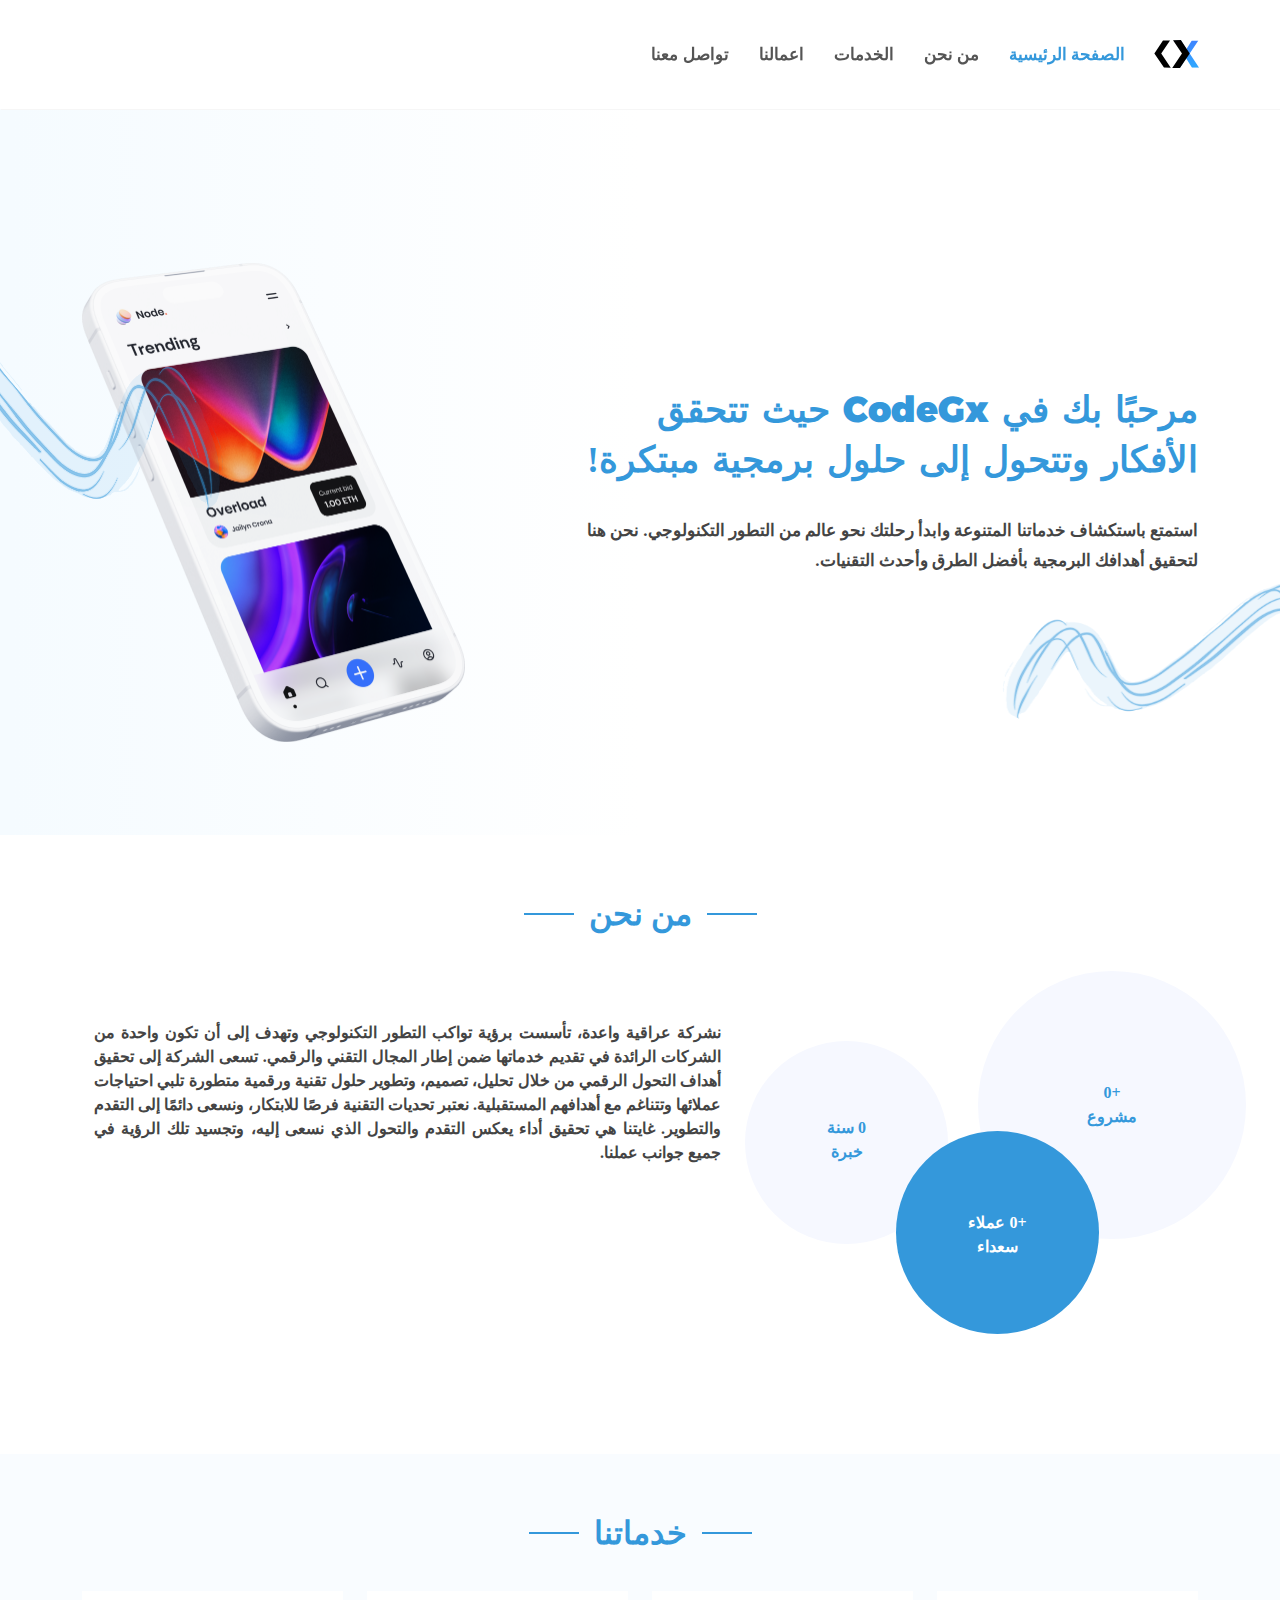
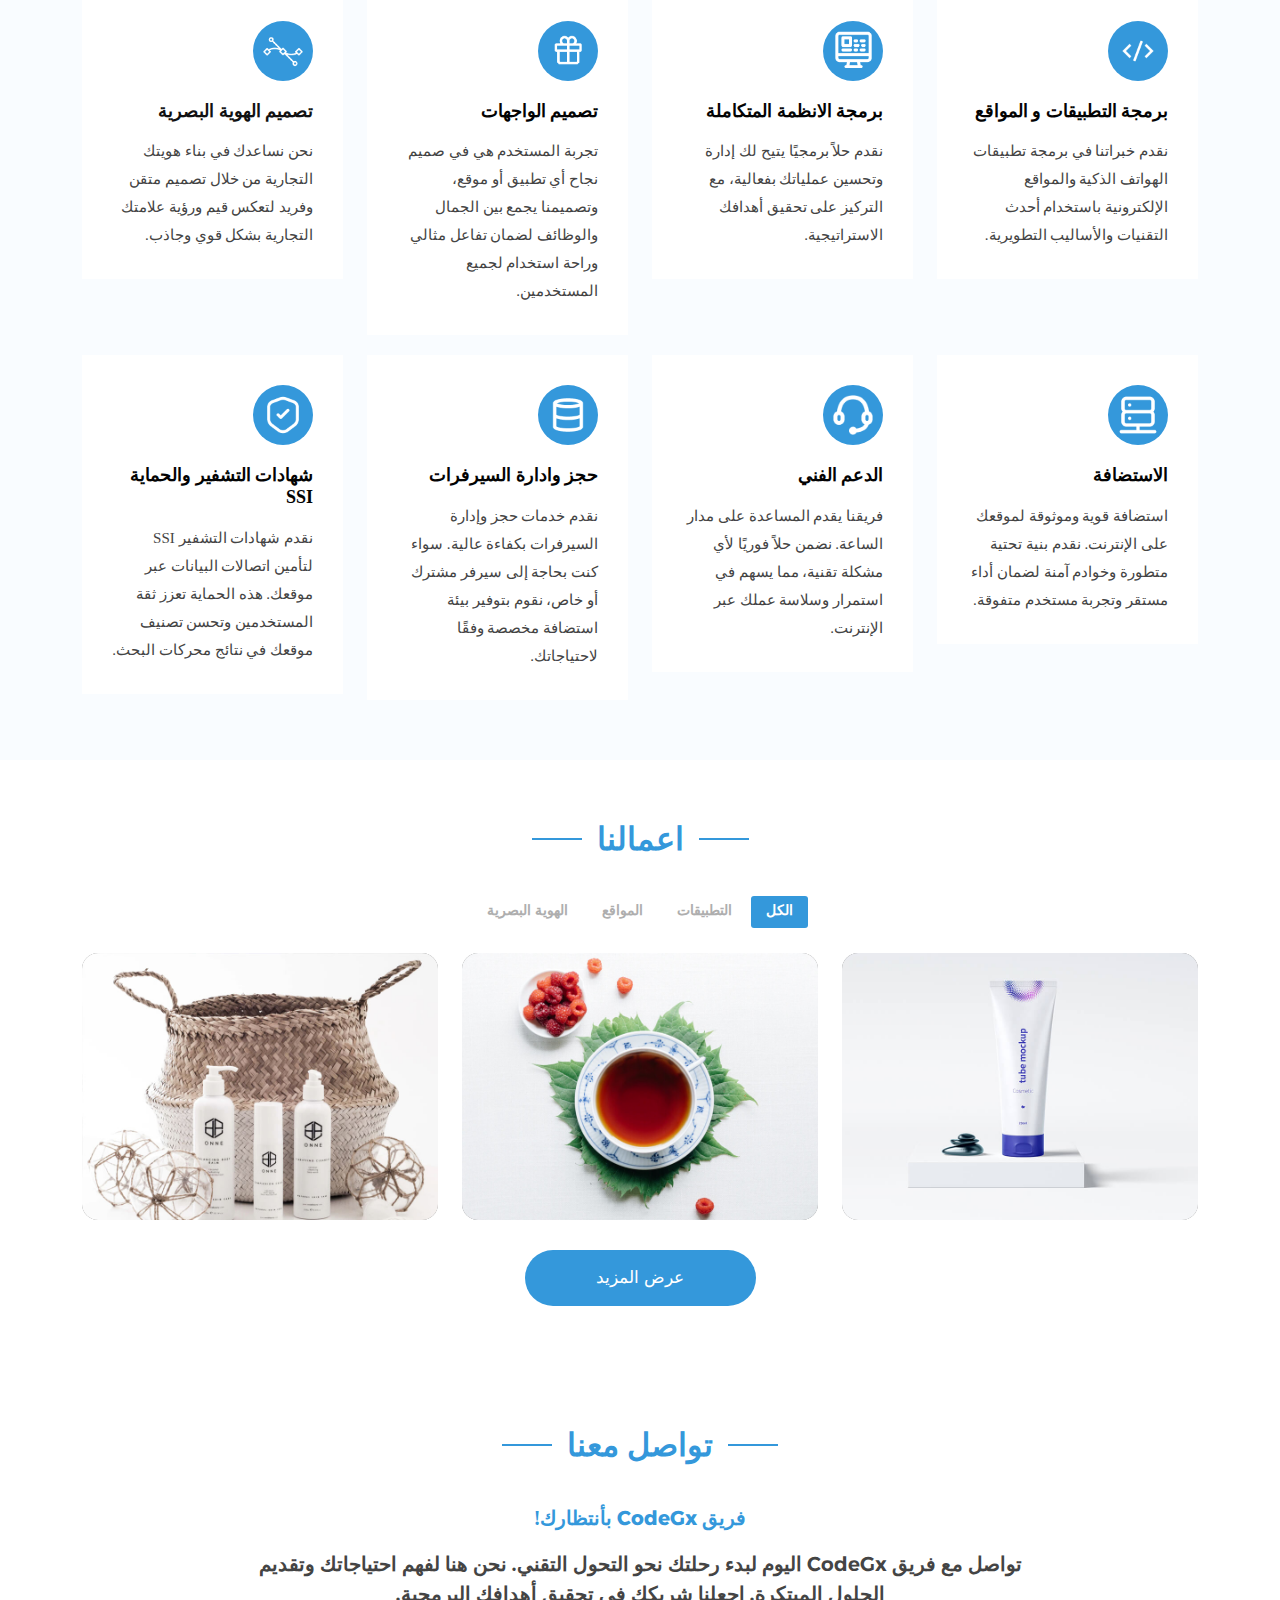
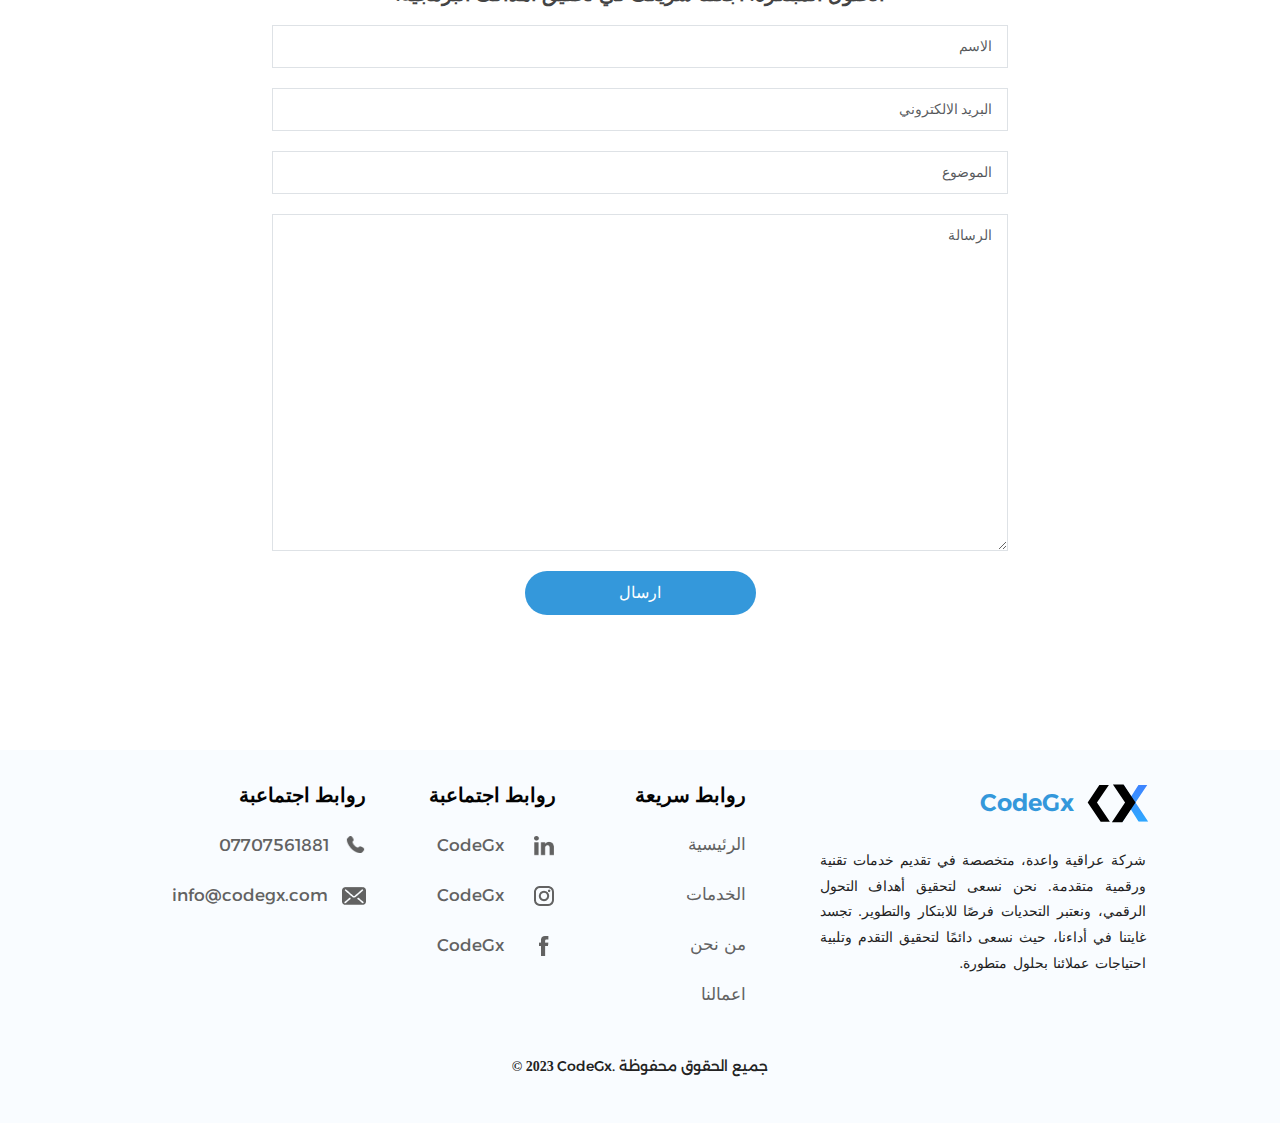
==== index.html @ 40822e27 "Update index.html" ====
<!DOCTYPE html>
<html lang="en">

<head>
  <meta charset="utf-8">
  <meta content="width=device-width, initial-scale=1.0" name="viewport">

  <title>CodeGX</title>
  <meta content="" name="description">
  <meta content="" name="keywords">

  <!-- Favicons -->
  <link href="assets/img/codegx-01.svg" rel="icon">
  <link href="assets/img/apple-touch-icon.png" rel="apple-touch-icon">


  <!-- Vendor CSS Files -->
  <link href="assets/vendor/aos/aos.css" rel="stylesheet">
  <link href="assets/vendor/bootstrap/css/bootstrap.min.css" rel="stylesheet">
  <link href="assets/vendor/bootstrap-icons/bootstrap-icons.css" rel="stylesheet">
  <link href="assets/vendor/boxicons/css/boxicons.min.css" rel="stylesheet">
  <link href="assets/vendor/glightbox/css/glightbox.min.css" rel="stylesheet">
  <link href="assets/vendor/remixicon/remixicon.css" rel="stylesheet">
  <link href="assets/vendor/swiper/swiper-bundle.min.css" rel="stylesheet">

  <link href='https://fonts.googleapis.com/css?family=Tajawal' rel='stylesheet'>
  <link href="./assets/Noor/Noor.ttf" rel="ttf">
  <link href='https://fonts.googleapis.com/css?family=Alexandria' rel='stylesheet'>

  <!-- Template Main CSS File -->
  <link href="assets/css/style.css" rel="stylesheet">

</head>

<body>

  <!-- ======= Header ======= -->
  <header id="header" class="fixed-top d-flex " style="background-color: white ; box-shadow: 1px 1px #f6f6f6; z-index: 423423423;">
    <div class="container d-flex  " style=" justify-content: end; ">




      <nav id="navbar" class="navbar">
        <ul>
          
          
          <!-- <li class="dropdown getstarted" style="height: 40px; width: 70px; "><a href="#">
            <span style="color: white; margin-left: -40px; margin-top: -10px;">Eng</span> <i class="bi bi-chevron-down" style="color: white;"></i></a>
            <ul style="margin-left: -35px; width: 85px;">
              <li><a href="#">Arabic</a></li>
              <li><a href="#">English</a></li>
            </ul>
          </li>  -->
          
        <li><a style="font-weight: 700; font-size: 17px;" class="nav-link scrollto" href="#contact">تواصل معنا</a></li>
        <li><a style="font-weight: 700; font-size: 17px;" class="nav-link scrollto" href="#portfolio">اعمالنا</a></li>
        <li><a style="font-weight: 700; font-size: 17px;" class="nav-link scrollto" href="#services">الخدمات</a></li>
        <li><a style="font-weight: 700; font-size: 17px;" class="nav-link scrollto" href="#about">من نحن</a></li>
        <li><a style="font-weight: 700; font-size: 17px;" class="nav-link scrollto active" href="#hero">الصفحة الرئيسية</a></li>
       
        <div class="logo">
          <div style="display: flex; width: 150px; margin-right: -97px; margin-left: 20px;">
            <img src="./assets/img/codegx-01.svg" style="position: relative; margin-top: 0px; " />
          </div>
  
        </div>

      </ul>
 
      <i class="bi bi-list mobile-nav-toggle"></i>
      </nav><!-- .navbar -->


    </div>
  </header><!-- End Header -->

  <!-- ======= Hero Section ======= -->
  <section id="hero" class="d-flex align-items-center myHeroSection">
    <img src="./assets/img/Left-Line.png" class="leftImageEffect" />

    <div class="container">
      <div class="row">
        <div class="col-lg-5 order-2 Phone-Image" style="margin-bottom: 100px;">
          <img src="assets/img/Phone-Image.png" class="phoneImage animated " alt="">
        </div>
        
        <div class="col-lg-7 order-1 order-lg-2 d-flex flex-column justify-content-center" style="margin-top: 50px;">
          <p class="myMainFont" >مرحبًا بك في <l style="font-family: 'Alexandria';">CodeGx</l> حيث تتحقق الأفكار وتتحول إلى حلول برمجية مبتكرة!</p>
          <p class="myFont" >استمتع باستكشاف خدماتنا المتنوعة وابدأ رحلتك نحو عالم من التطور التكنولوجي. نحن هنا لتحقيق أهدافك البرمجية بأفضل الطرق وأحدث التقنيات.</p>

        </div>
     
      </div>
    </div>
    <img src="./assets/img/Right-Line.png" class="rightImageEffect" />
  </section><!-- End Hero -->

  <main id="main">

    <!-- ======= About Us Section ======= -->
    <section id="about" class="about">
      <div class="container">

        <div class="section-title">
          <h2 style="color: #3498DB;">من نحن</h2>
        </div>


      </div>
    

    <!-- ======= Counts Section ======= -->
    <section id="counts" class="counts">
      <div class="container " >

        <div class="row" style="display: flex; margin: 0 auto; justify-content: center;">
         

          <div class="col-md-0 col-lg-7 d-flex align-items-stretch mb-5 mb-lg-0" style="margin-top: 50px;">
            <p style="direction: rtl; font-family: Noor; text-align: justify;">
              نشركة عراقية واعدة، تأسست برؤية تواكب التطور التكنولوجي وتهدف إلى أن تكون واحدة من الشركات الرائدة في تقديم خدماتها ضمن إطار المجال التقني والرقمي. تسعى الشركة إلى تحقيق أهداف التحول الرقمي من خلال تحليل، تصميم، وتطوير حلول تقنية ورقمية متطورة تلبي احتياجات عملائها وتتناغم مع أهدافهم المستقبلية. نعتبر تحديات التقنية فرصًا للابتكار، ونسعى دائمًا إلى التقدم والتطوير. غايتنا هي تحقيق أداء يعكس التقدم والتحول الذي نسعى إليه، وتجسيد تلك الرؤية في جميع جوانب عملنا.                   
            </p>
        </div>


        <div class="col-md-4 col-lg-5 d-flex align-items-stretch mb-8 mb-lg-0 myCircles" style="margin: 0 auto; ">
          <div style="display: flex; justify-content: space-around;"> 
            <div class="firstCircle" style="direction: rtl; display: flex; justify-content: center; margin-right: 20px"> 
              <p class="firstFont">  <span data-purecounter-start="0" data-purecounter-end="18" data-purecounter-duration="1" class="purecounter"></span> سنة خبرة  </p>
            </div>

            <div class="secondCircle" style="direction: rtl; display: flex; justify-content: center; margin-left: 10px;">
              <p class="secondFont">+<span data-purecounter-start="0" data-purecounter-end="150" data-purecounter-duration="1" class="purecounter"></span> مشروع </p>
            </div>
          </div>

          <div style="display: flex; justify-content: center; margin-left: -350px; margin-top: 160px;"> 
            <div class="thirdCircle" style="direction: rtl; display: flex; justify-content: center;"> 
              <p class="thirdFont">+<span data-purecounter-start="0" data-purecounter-end="200" data-purecounter-duration="1" class="purecounter"></span> عملاء سعداء </p>
            </div>

          </div>
        </div>

      </div>
    </div>
    </section><!-- End Counts Section -->

  </section><!-- End About Us Section -->

    <!-- ======= Services Section ======= -->
    <section id="services" class="services" >
      <div class="container">

        <div class="section-title">
          <h2 style="color: #3498DB;">خدماتنا</h2>
   
        </div>

        <div class="row" >

          <div class="col-md-6 col-lg-3 d-flex align-items-stretch mb-5 mb-lg-0" style="display: flex; justify-content: center;">
            <div class="myBox" >
              <div class="align-content-lg-end" style="display: flex;">
                <div class="icon myImageIcon " style="margin-right: 0;"><img style="width: 40px; height: 40px;" src="./assets/img/illustration-design.png" /></div>
              </div>
              <h4 class="title" style="direction: rtl;"><a href="">تصميم الهوية البصرية </a></h4>
              <p class="description" style="direction: rtl; font-weight: 400;">نحن نساعدك في بناء هويتك التجارية من خلال تصميم متقن وفريد لتعكس قيم ورؤية علامتك التجارية بشكل قوي وجاذب.</p>
            </div>
          </div>

          <div class="col-md-6 col-lg-3 d-flex align-items-stretch mb-5 mb-lg-0" style="display: flex; justify-content: center;">
            <div class="myBox" >
              <div class="align-content-lg-end" style="display: flex;">
                <div class="icon myImageIcon " style="margin-right: 0;"><img style="width: 40px; height: 40px;" src="./assets/img/design-interface.png" /></div>
              </div>
              <h4 class="title" style="direction: rtl;">تصميم الواجهات</h4>
              <p class="description" style="direction: rtl; font-weight: 400" > تجربة المستخدم هي في صميم نجاح أي تطبيق أو موقع، وتصميمنا يجمع بين الجمال والوظائف لضمان تفاعل مثالي وراحة استخدام لجميع المستخدمين.</p>
            </div>
          </div>

          <div class="col-md-6 col-lg-3 d-flex align-items-stretch mb-5 mb-lg-0" style="display: flex; justify-content: center;">
            <div class="myBox" >
              <div class="align-content-lg-end" style="display: flex;">
               <div class="icon myImageIcon " style="margin-right: 0;"><img style="width: 37px; height: 37px;" src="./assets/img/System-Program.png" /></div>
              </div>
              <h4 class="title" style="direction: rtl;">برمجة الانظمة المتكاملة </h4>
              <p class="description" style="direction: rtl; font-weight: 400">نقدم حلاً برمجيًا يتيح لك إدارة وتحسين عملياتك بفعالية، مع التركيز على تحقيق أهدافك الاستراتيجية. </p>
            </div>
          </div>

          <div class="col-md-6 col-lg-3 d-flex align-items-stretch mb-5 mb-lg-0" style="display: flex; justify-content: center;">
            <div class="myBox" >
              <div class="align-content-lg-end" style="display: flex;">
               <div class="icon myImageIcon " style="margin-right: 0;"><img style="width: 40px; height: 40px;" src="./assets/img/html-sign.png" /></div>
              </div>
              <h4 class="title" style="direction: rtl;">برمجة التطبيقات و المواقع </h4>
              <p class="description" style="direction: rtl; font-weight: 400">نقدم خبراتنا في برمجة تطبيقات الهواتف الذكية والمواقع الإلكترونية باستخدام أحدث التقنيات والأساليب التطويرية. </p>
            </div>
          </div>

        </div>

        <div class="row" style="margin-top: 20px;">

          <div class="col-md-6 col-lg-3 d-flex align-items-stretch mb-5 mb-lg-0" style="display: flex; justify-content: center;">
            <div class="myBox" >
              <div class="align-content-lg-end" style="display: flex;">
               <div class="icon myImageIcon " style="margin-right: 0;"><img style="width: 40px; height: 40px;" src="./assets/img/shield.png" /></div>
              </div>
              <h4 class="title" style="direction: rtl;">شهادات التشفير والحماية SSI</h4>
              <p class="description" style="direction: rtl; font-weight: 400">نقدم شهادات التشفير SSI لتأمين اتصالات البيانات عبر موقعك. هذه الحماية تعزز ثقة المستخدمين وتحسن تصنيف موقعك في نتائج محركات البحث.</p>
            </div>
          </div>

          <div class="col-md-6 col-lg-3 d-flex align-items-stretch mb-5 mb-lg-0" style="display: flex; justify-content: center;">
            <div class="myBox" >
              <div class="align-content-lg-end" style="display: flex;">
                <div class="icon  myImageIcon" style="margin-right: 0;"><img class="myImageIcon" style="width: 40px; height: 40px;" src="./assets/img/server-management.png" /></div>
              </div>
              <h4 class="title" style="direction: rtl;"> حجز وادارة السيرفرات</h4>
              <p class="description" style="direction: rtl; font-weight: 400">نقدم خدمات حجز وإدارة السيرفرات بكفاءة عالية. سواء كنت بحاجة إلى سيرفر مشترك أو خاص، نقوم بتوفير بيئة استضافة مخصصة وفقًا لاحتياجاتك.</p>
            </div>
          </div>

          <div class="col-md-6 col-lg-3 d-flex align-items-stretch mb-5 mb-lg-0" style="display: flex; justify-content: center;">
            <div class="myBox" >
              <div class="align-content-lg-end" style="display: flex;">
                <div class="icon myImageIcon " style="margin-right: 0;"><img style="width: 40px; height: 40px;" src="./assets/img/support.png" /></div>
              </div>
              <h4 class="title" style="direction: rtl;">الدعم الفني</h4>
              <p class="description" style="direction: rtl; font-weight: 400" >فريقنا يقدم المساعدة على مدار الساعة. نضمن حلاً فوريًا لأي مشكلة تقنية، مما يسهم في استمرار وسلاسة عملك عبر الإنترنت.</p>
            </div>
          </div>

          <div class="col-md-6 col-lg-3 d-flex align-items-stretch mb-5 mb-lg-0" style="display: flex; justify-content: center;">
            <div class="myBox">
              <div class="align-content-lg-end" style="display: flex;">
                <div class="icon myImageIcon " style="margin-right: 0;"><img style="width: 40px; height: 40px;" src="./assets/img/server.png" /></div>
              </div>
              <h4 class="title" style="direction: rtl;">الاستضافة</h4>
              <p class="description" style="direction: rtl; font-weight: 400">استضافة قوية وموثوقة لموقعك على الإنترنت. نقدم بنية تحتية متطورة وخوادم آمنة لضمان أداء مستقر وتجربة مستخدم متفوقة.</p>
            </div>
          </div>

        </div>

      </div>
    </section><!-- End Services Section -->


    <!-- ======= Portfolio Section ======= -->
    <section id="portfolio" class="portfolio">
      <div class="container">

        <div class="section-title">
          <h2 style="color: #3498DB;">اعمالنا</h2>

        </div>

        <div class="row">
          <div class="col-lg-12 d-flex justify-content-center">
            <ul id="portfolio-flters">

              <li data-filter=".filter-app">الهوية البصرية</li>
              <li data-filter=".filter-web">المواقع</li>
              <li data-filter=".filter-card">التطبيقات</li>
              <li data-filter="*" class="filter-active">الكل</li>
              
             
             
            </ul>
          </div>
        </div>

        <div class="row portfolio-container">

          <div class="col-lg-4 col-md-6 portfolio-item filter-app">
            <div class="portfolio-wrap" style="border-radius: 16px;">
              <img src="assets/img/portfolio/portfolio-1.jpg" class="img-fluid" alt="">
              <div class="portfolio-info" style="display: flex; justify-content: center; ;">
                <img style="margin: 0 auto; width: 37px; height: 37px;" src="./assets/img/eye.png" />
 
              </div>
            </div>
          </div>

          <div class="col-lg-4 col-md-6 portfolio-item filter-web">
            <div class="portfolio-wrap" style="border-radius: 16px;">
              <img src="assets/img/portfolio/portfolio-2.jpg" class="img-fluid" alt="">
              <div class="portfolio-info" style="display: flex; justify-content: center; ;">
                <img style="margin: 0 auto; width: 37px; height: 37px;" src="./assets/img/eye.png" />
 
              </div>
            </div>
          </div>

          <div class="col-lg-4 col-md-6 portfolio-item filter-app">
            <div class="portfolio-wrap" style="border-radius: 16px;">
              <img src="assets/img/portfolio/portfolio-3.jpg" class="img-fluid" alt="">
              <div class="portfolio-info" style="display: flex; justify-content: center; ;">
                <img style="margin: 0 auto; width: 37px; height: 37px;" src="./assets/img/eye.png" />
 
              </div>
            </div>
          </div>

          <!-- <div class="col-lg-4 col-md-6 portfolio-item filter-card">
            <div class="portfolio-wrap" style="border-radius: 16px;">
              <img src="assets/img/portfolio/portfolio-4.jpg" class="img-fluid" alt="">
              <div class="portfolio-info" style="display: flex; justify-content: center; ;">
                <img style="margin: 0 auto; width: 37px; height: 37px;" src="./assets/img/eye.png" />
 
              </div>
            </div>
          </div>

          <div class="col-lg-4 col-md-6 portfolio-item filter-web">
            <div class="portfolio-wrap" style="border-radius: 16px;">
              <img src="assets/img/portfolio/portfolio-5.jpg" class="img-fluid" alt="">
              <div class="portfolio-info" style="display: flex; justify-content: center; ;">
                <img style="margin: 0 auto; width: 37px; height: 37px;" src="./assets/img/eye.png" />
 
              </div>
            </div>
          </div>

          <div class="col-lg-4 col-md-6 portfolio-item filter-app">
            <div class="portfolio-wrap" style="border-radius: 16px;">
              <img src="assets/img/portfolio/portfolio-6.jpg" class="img-fluid" alt="">
              <div class="portfolio-info" style="display: flex; justify-content: center; ;">
                <img style="margin: 0 auto; width: 37px; height: 37px;" src="./assets/img/eye.png" />
 
              </div>
            </div>
          </div>

          <div class="col-lg-4 col-md-6 portfolio-item filter-card">
            <div class="portfolio-wrap" style="border-radius: 16px;">
              <img src="assets/img/portfolio/portfolio-7.jpg" class="img-fluid" alt="">
              <div class="portfolio-info" style="display: flex; justify-content: center; ;">
                <img style="margin: 0 auto; width: 37px; height: 37px;" src="./assets/img/eye.png" />
 
              </div>
            </div>
          </div>

          <div class="col-lg-4 col-md-6 portfolio-item filter-card">
            <div class="portfolio-wrap" style="border-radius: 16px;">
              <img src="assets/img/portfolio/portfolio-8.jpg" class="img-fluid" alt="">
              <div class="portfolio-info" style="display: flex; justify-content: center; ;">
                <img style="margin: 0 auto; width: 37px; height: 37px;" src="./assets/img/eye.png" />
 
              </div>
            </div>
          </div>

          <div class="col-lg-4 col-md-6 portfolio-item filter-web">
            <div class="portfolio-wrap" style="border-radius: 16px;">
              <img src="assets/img/portfolio/portfolio-9.jpg" class="img-fluid"  alt="">
              <div class="portfolio-info" style="display: flex; justify-content: center; ;">
                <img style="margin: 0 auto; width: 37px; height: 37px;" src="./assets/img/eye.png" />
 
              </div>
            </div>
          </div> -->

        </div>

        <button class="myOurWorkButton" style="font-family: 'Noor';"> عرض المزيد </button>

      </div>
    </section><!-- End Portfolio Section -->


    <!-- ======= Contact Section ======= -->
    <section id="contact" class="contact">
      <div class="container">

        <div class="section-title">
          <h2 style="color: #3498DB;">تواصل معنا</h2>


        </div>

        <div style=" display: flex; justify-content: center; direction: rtl;"> 
          <p style="direction: rtl; font-family: 'Noor'; color: #3498DB; font-weight: 700; font-size: 20px;" > فريق <l style="font-family: 'Alexandria'; color: #3498DB;"> CodeGx </l> بأنتظارك! </p>

        </div>

        <div style=" display: flex; justify-content: center; direction:rtl; margin: 0 auto; width: 70%;"> 
          <p style=" font-family: 'Noor'; font-weight: 600; font-size: 20px; text-align: center;" >
             تواصل مع فريق <l style="font-family: 'Alexandria'; "> CodeGx </l> اليوم لبدء رحلتك نحو التحول التقني. نحن هنا لفهم احتياجاتك وتقديم الحلول المبتكرة. اجعلنا شريكك في تحقيق أهدافك البرمجية.
          </p>

        </div>

        <div class="row" style="display: flex; justify-content: center;">




          <div class="col-lg-8 col-md-12">
            <form action="forms/contact.php" method="post" role="form" class="php-email-form">
              <div class="form-group">
                <input style="text-align: end;" type="text" name="name" class="form-control" id="name" placeholder="الاسم" required>
              </div>
              <div class="form-group">
                <input style="text-align: end;" type="email" class="form-control" name="email" id="email" placeholder="البريد الالكتروني" required>
              </div>
              <div class="form-group">
                <input style="text-align: end;" type="text" class="form-control" name="subject" id="subject" placeholder="الموضوع" required>
              </div>
              <div class="form-group">
                <textarea style="text-align: end;" class="form-control" name="message" rows="15" placeholder="الرسالة" required></textarea>
              </div>

              <div class="my-3">
                <div class="loading">Loading</div>
                <div class="error-message"></div>
                <div class="sent-message">Your message has been sent. Thank you!</div>
              </div>

              <div class="text-center" ><button type="submit"  style="width: 231px; margin-bottom: 75px;">ارسال</button></div>
            </form>
          </div>

        </div>

      </div>
    </section><!-- End Contact Section -->

  </main><!-- End #main -->

  <!-- ======= Footer ======= -->
  <footer id="footer" style="background-color: #F9FCFF; overflow: hidden;"  >
    <div class="container" >
      <div class="row d-flex" style="display: flex; justify-content: center;">

        <div class="col-lg-3 text-lg-left ">
          <p style="text-align: end; font-weight: 700; font-size: 20px; color: #030303; margin-bottom: 10px;"> روابط اجتماعبة </p>

           
            <ul style="display: grid;"> 
              <a class="items" style="font-family: 'Alexandria';">07707561881<img src="./assets/img/phone.png" style="width: 23px; height: 24px; margin-left: 14px;"  /></a>
              <a class="items" style="font-family: 'Alexandria';"> info@codegx.com<img src="./assets/img/email.png" style="width: 24px; height: 24px; margin-left: 14px;"  /></a>
             
             
              
            </ul>
          
         
        </div>

        <div class="col-lg-2 text-lg-left ">
          <p style="text-align: end; font-weight: 700; font-size: 20px; color: #030303; margin-bottom: 10px;"> روابط اجتماعبة </p>

           
            <ul style="display: grid;"> 
              <a class="items" style="font-family: 'Alexandria';">CodeGx<img src="./assets/img/linkedin.png" style="width: 24px; height: 24px; margin-left: 28px;"  /></a>
              <a class="items" style="font-family: 'Alexandria';">CodeGx<img src="./assets/img/instagram.png" style="width: 24px; height: 24px; margin-left: 28px;"  /></a>
              <a class="items" style="font-family: 'Alexandria';">CodeGx<img src="./assets/img/facebook.png" style="width: 24px; height: 24px; margin-left: 28px;"  /></a>
             
             
              
            </ul>
          
         
        </div>

        <div class="col-lg-2 text-lg-left text-center">
          <p style="text-align: end; font-weight: 700; font-size: 20px; color: #030303; margin-bottom: 10px;"> روابط سريعة </p>

           
            <ul style="display: grid;"> 
              <a class="items" style=" font-weight: 400;"  href="#hero"> الرئيسية</a>
              <a class="items" style=" font-weight: 400;"  href="#services">الخدمات</a>
              <a class="items" style=" font-weight: 400;"  href="#about">من نحن</a>
              <a class="items" style=" font-weight: 400;"  href="#portfolio">اعمالنا</a>
             
             
              
            </ul>
          
         
        </div>

        <div class="col-lg-4" style="margin-left: 50px; margin-top: -20px;">
          <div style="display: flex; justify-content: end; margin-right: -13px;"> 
            <p style="font-family: 'Alexandria'; margin-top: 25px; margin-right: -25px; font-size: 24px; color: #3498DB;"> CodeGx </p>
            <img style="width: 140px; height: 88px;" src="./assets/img/codegx-01.svg" />
          </div>

          <div style="margin: 0;"> 
            <p style="direction: rtl; word-spacing: 2px; text-align: justify; font-weight: 400; line-height: 25.8px; margin-right: 30px;"> 
            شركة عراقية واعدة، متخصصة في تقديم خدمات تقنية ورقمية متقدمة. نحن نسعى لتحقيق أهداف التحول الرقمي، ونعتبر التحديات فرصًا للابتكار والتطوير. تجسد غايتنا في أداءنا، حيث نسعى دائمًا لتحقيق التقدم وتلبية احتياجات عملائنا بحلول متطورة.
            </p>
          </div>
       
        </div>

        <div style="margin: 0 auto; display: flex; justify-content: center; margin-top: 20px;">
          <p style="font-weight: 600;"> © 2023 <b style="font-family: 'Alexandria'; font-weight: 500;"> CodeGx. </i> جميع الحقوق محفوظة </b>
        </div>

      </div>
    </div>
  </footer><!-- End Footer -->

  <a href="#" class="back-to-top d-flex align-items-center justify-content-center"><i class="bi bi-arrow-up-short"></i></a>

  <!-- Vendor JS Files -->
  <script src="assets/vendor/purecounter/purecounter_vanilla.js"></script>
  <script src="assets/vendor/aos/aos.js"></script>
  <script src="assets/vendor/bootstrap/js/bootstrap.bundle.min.js"></script>
  <script src="assets/vendor/glightbox/js/glightbox.min.js"></script>
  <script src="assets/vendor/isotope-layout/isotope.pkgd.min.js"></script>
  <script src="assets/vendor/swiper/swiper-bundle.min.js"></script>
  <script src="assets/vendor/php-email-form/validate.js"></script>

  <!-- Template Main JS File -->
  <script src="assets/js/main.js"></script>

</body>

</html>
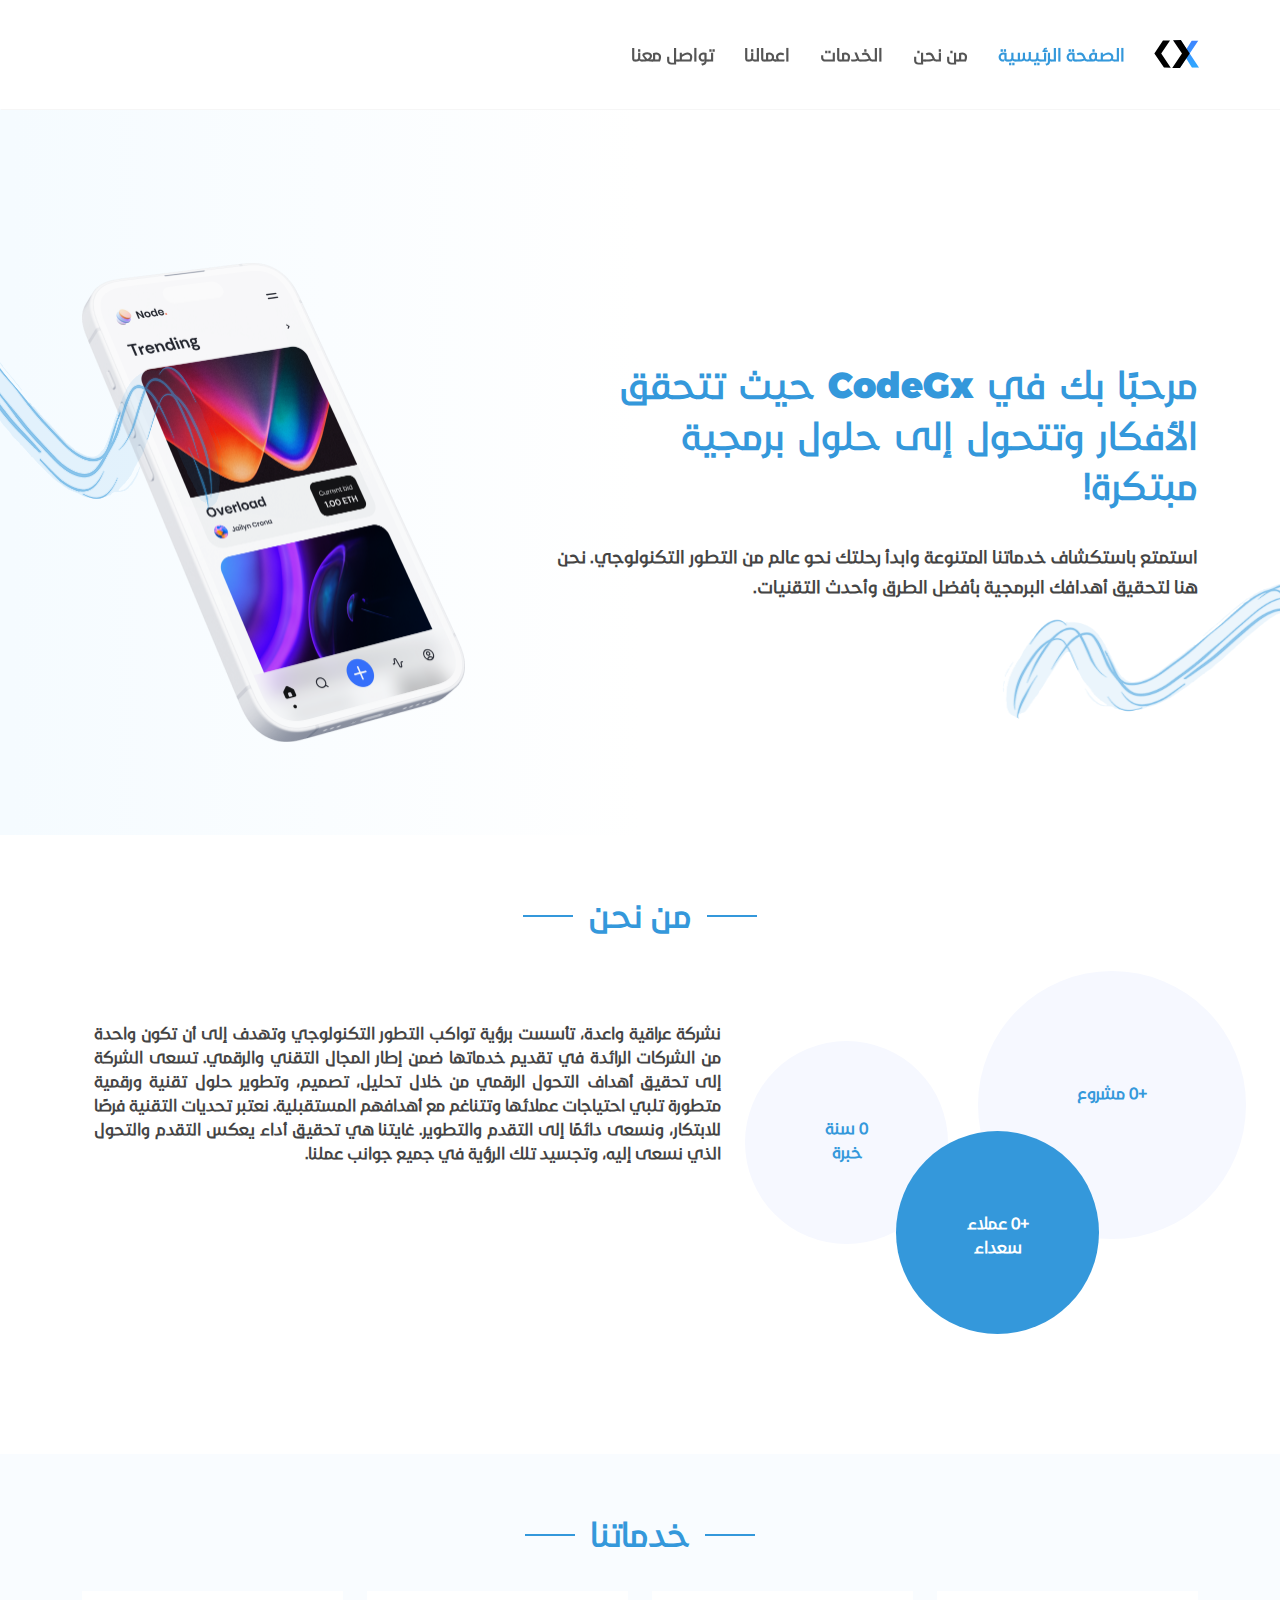
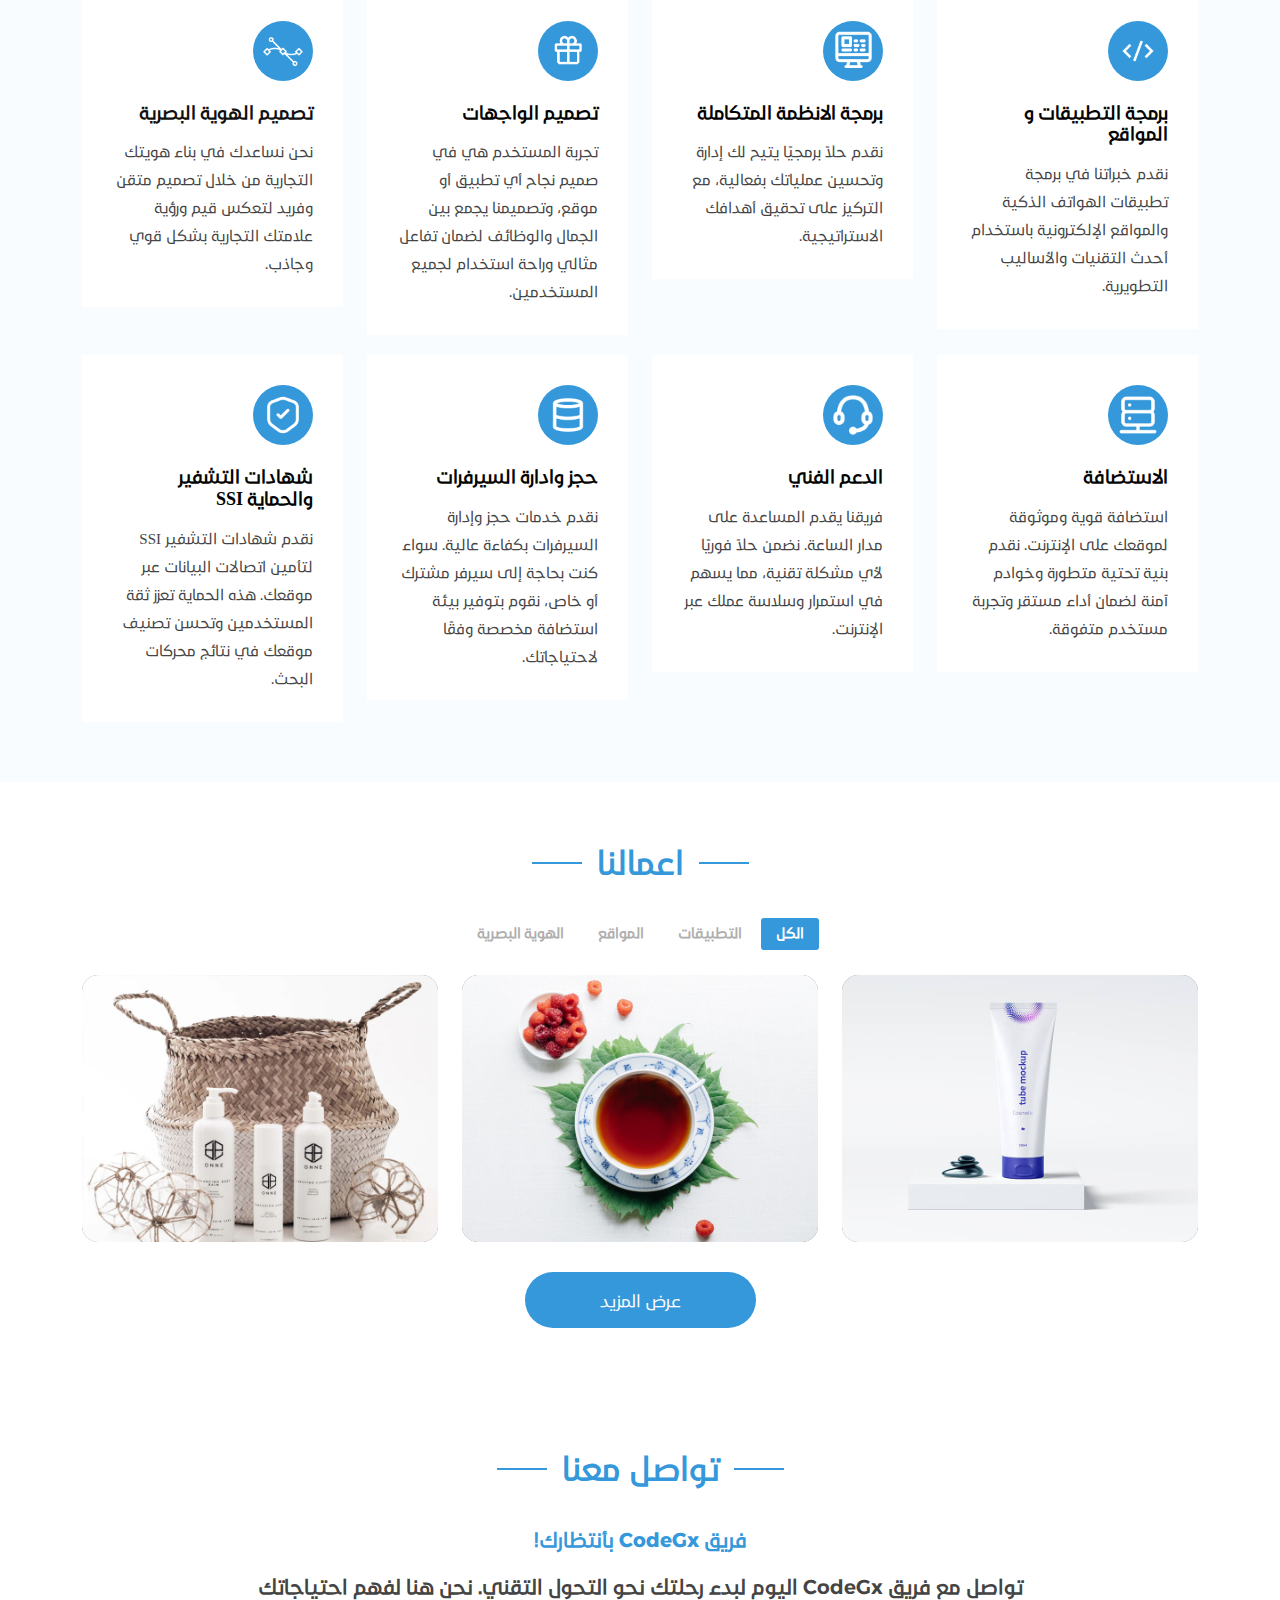
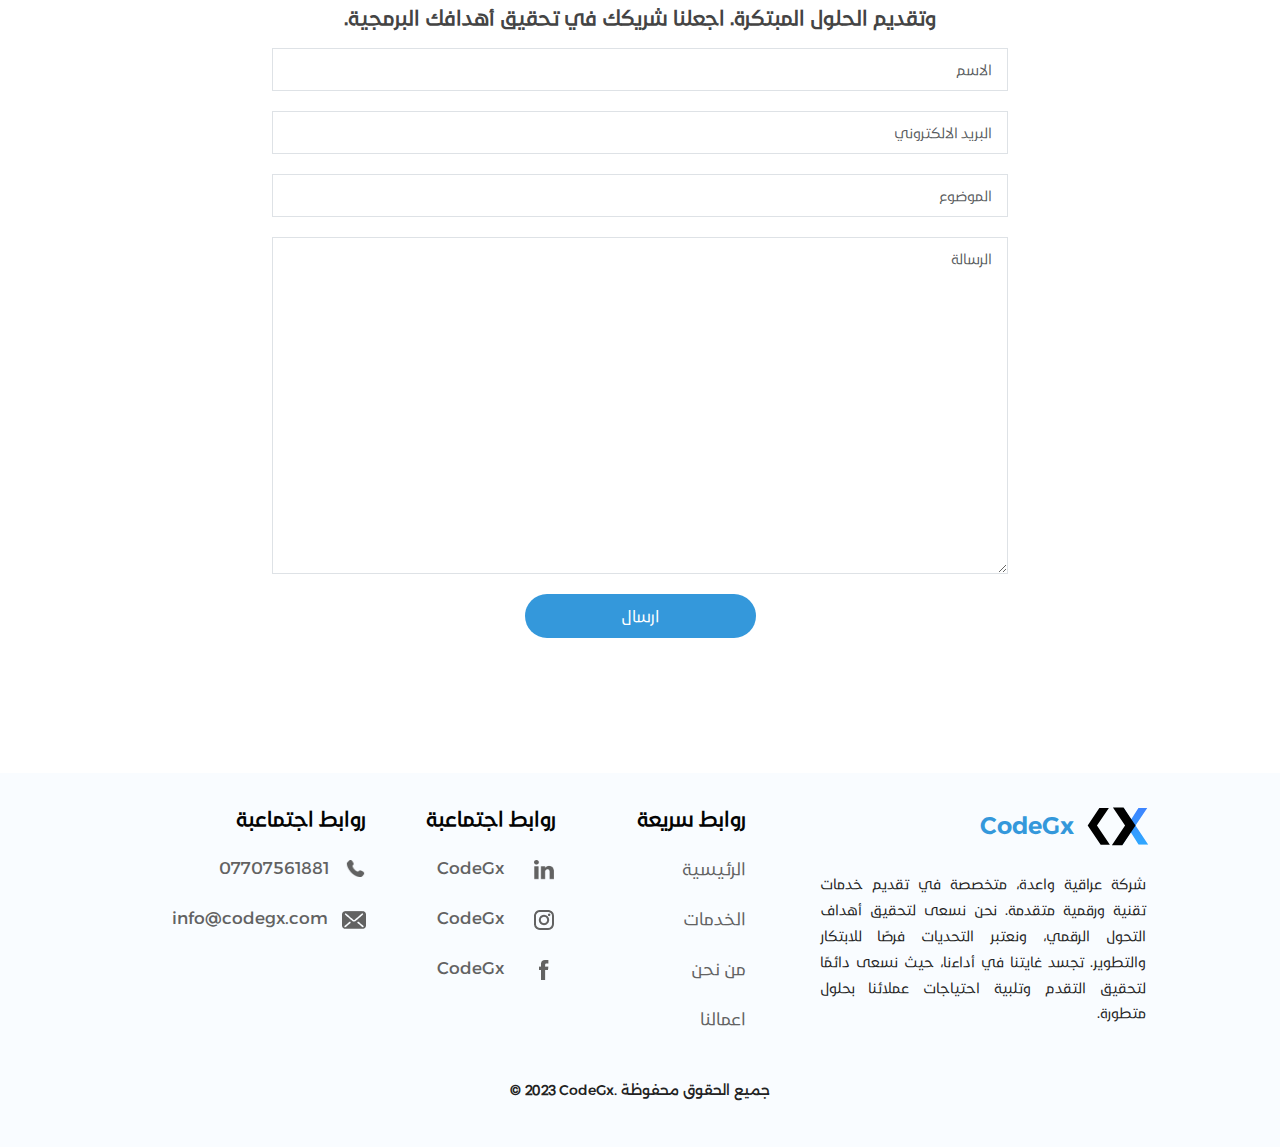
==== commit 85b2ac34: "Update index.html" ====
--- a/index.html
+++ b/index.html
@@ -37,9 +37,6 @@
   <!-- ======= Header ======= -->
   <header id="header" class="fixed-top d-flex " style="background-color: white ; box-shadow: 1px 1px #f6f6f6; z-index: 423423423;">
     <div class="container d-flex  " style=" justify-content: end; ">
-
-
-
 
       <nav id="navbar" class="navbar">
         <ul>
@@ -139,7 +136,6 @@
             <div class="thirdCircle" style="direction: rtl; display: flex; justify-content: center;"> 
               <p class="thirdFont">+<span data-purecounter-start="0" data-purecounter-end="200" data-purecounter-duration="1" class="purecounter"></span> عملاء سعداء </p>
             </div>
-
           </div>
         </div>
 
@@ -267,9 +263,7 @@
               <li data-filter=".filter-web">المواقع</li>
               <li data-filter=".filter-card">التطبيقات</li>
               <li data-filter="*" class="filter-active">الكل</li>
-              
-             
-             
+
             </ul>
           </div>
         </div>
@@ -397,9 +391,6 @@
         </div>
 
         <div class="row" style="display: flex; justify-content: center;">
-
-
-
 
           <div class="col-lg-8 col-md-12">
             <form action="forms/contact.php" method="post" role="form" class="php-email-form">
@@ -446,7 +437,6 @@
               <a class="items" style="font-family: 'Alexandria';">07707561881<img src="./assets/img/phone.png" style="width: 23px; height: 24px; margin-left: 14px;"  /></a>
               <a class="items" style="font-family: 'Alexandria';"> info@codegx.com<img src="./assets/img/email.png" style="width: 24px; height: 24px; margin-left: 14px;"  /></a>
              
-             
               
             </ul>
           
@@ -461,9 +451,7 @@
               <a class="items" style="font-family: 'Alexandria';">CodeGx<img src="./assets/img/linkedin.png" style="width: 24px; height: 24px; margin-left: 28px;"  /></a>
               <a class="items" style="font-family: 'Alexandria';">CodeGx<img src="./assets/img/instagram.png" style="width: 24px; height: 24px; margin-left: 28px;"  /></a>
               <a class="items" style="font-family: 'Alexandria';">CodeGx<img src="./assets/img/facebook.png" style="width: 24px; height: 24px; margin-left: 28px;"  /></a>
-             
-             
-              
+     
             </ul>
           
          
--- a/assets/css/style.css
+++ b/assets/css/style.css
@@ -1,11 +1,13 @@
 
 @font-face {
   font-family: Noor;
-  src: url("/assets/Noor\ Regular/Noor\ Regular.ttf");
-}
+  src: url("/assets/Noor/Noor.ttf");
+}
+
 
 /*--------------------------------------------------------------
 # General
+
 --------------------------------------------------------------*/
 body {
   font-family: "Noor";
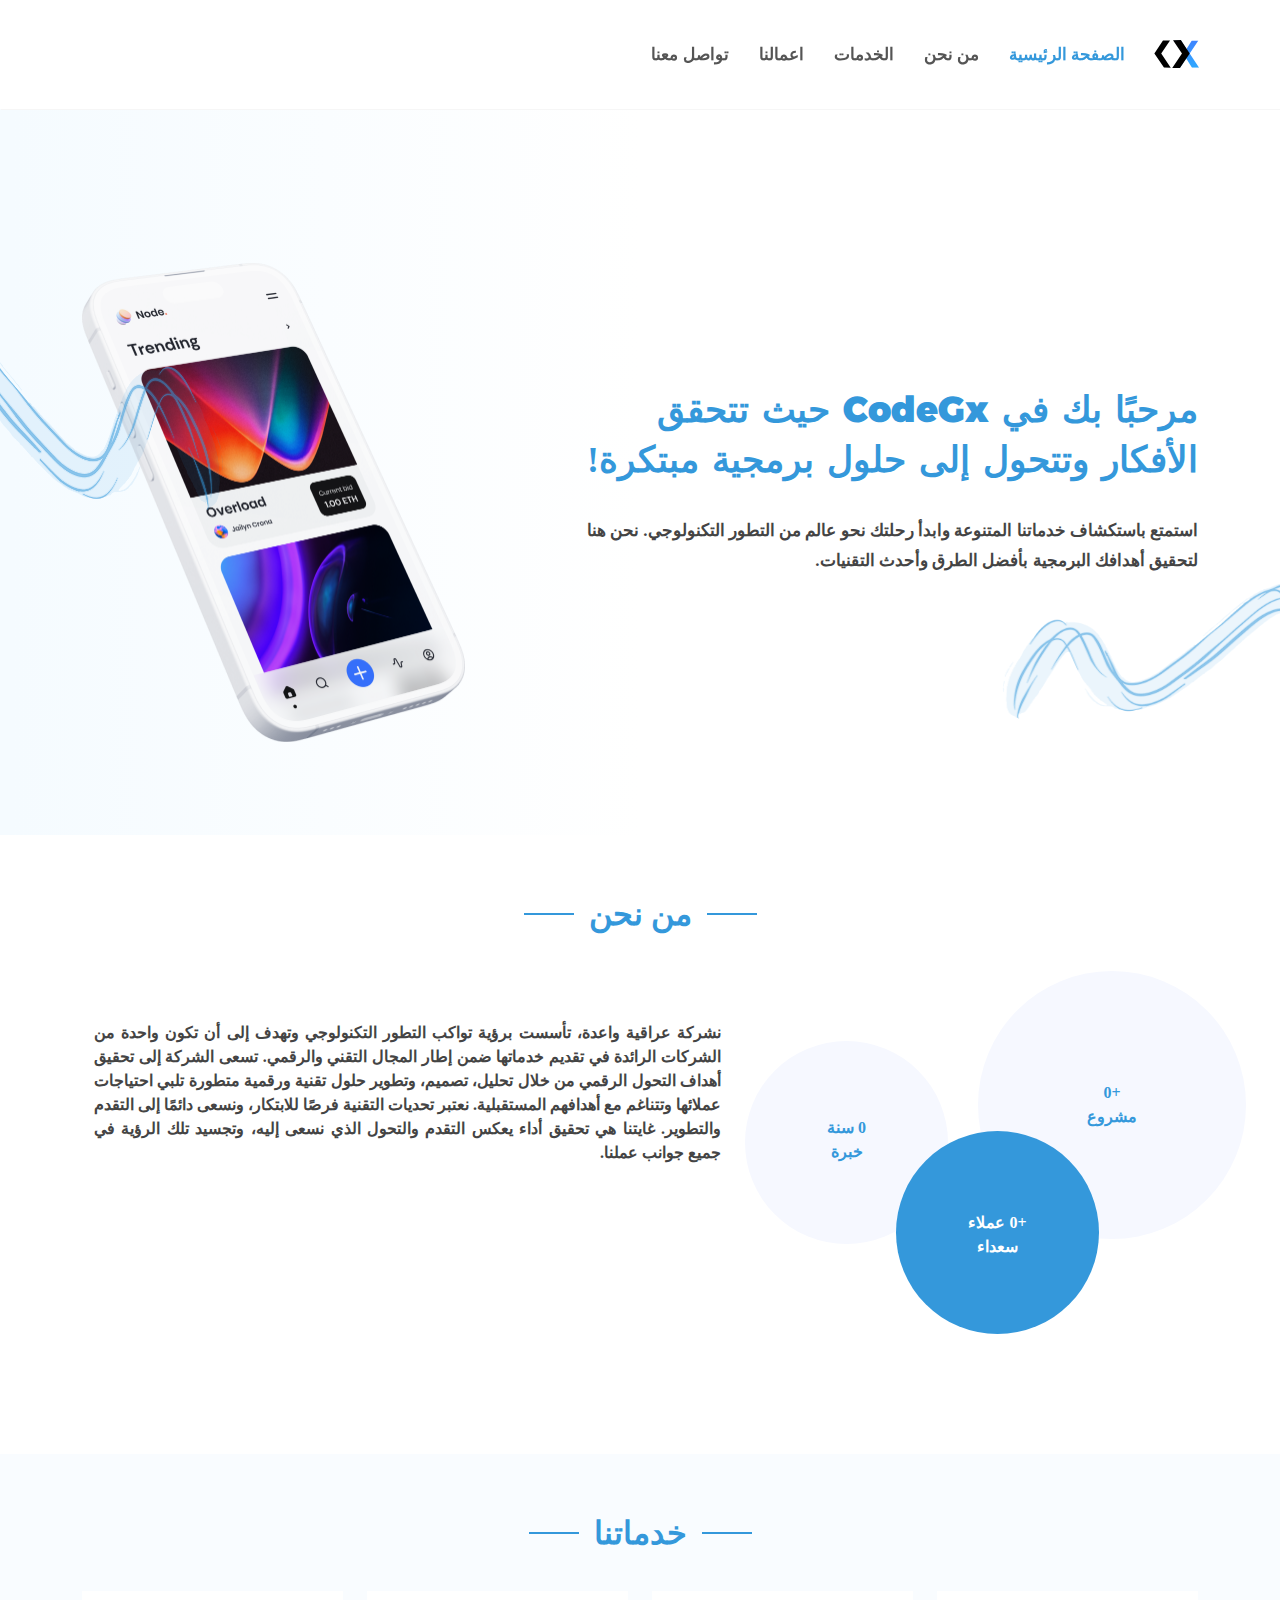
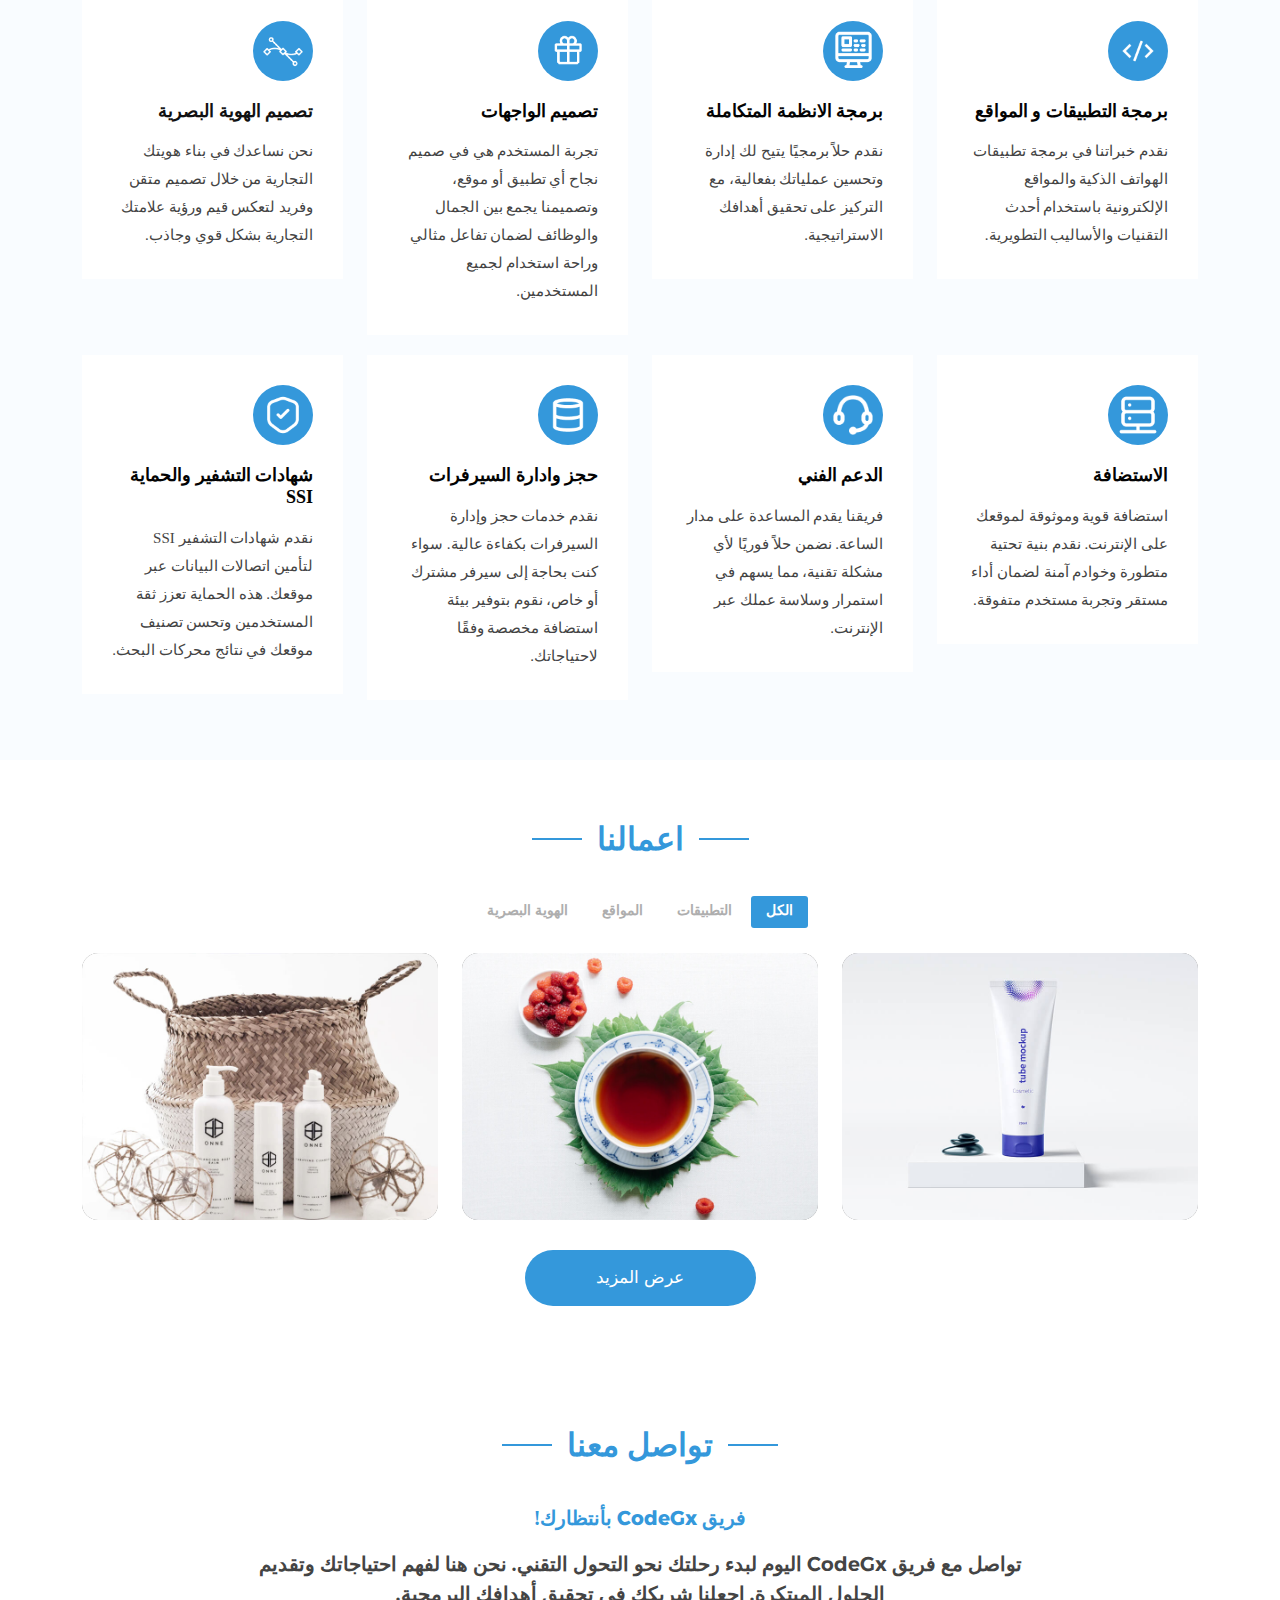
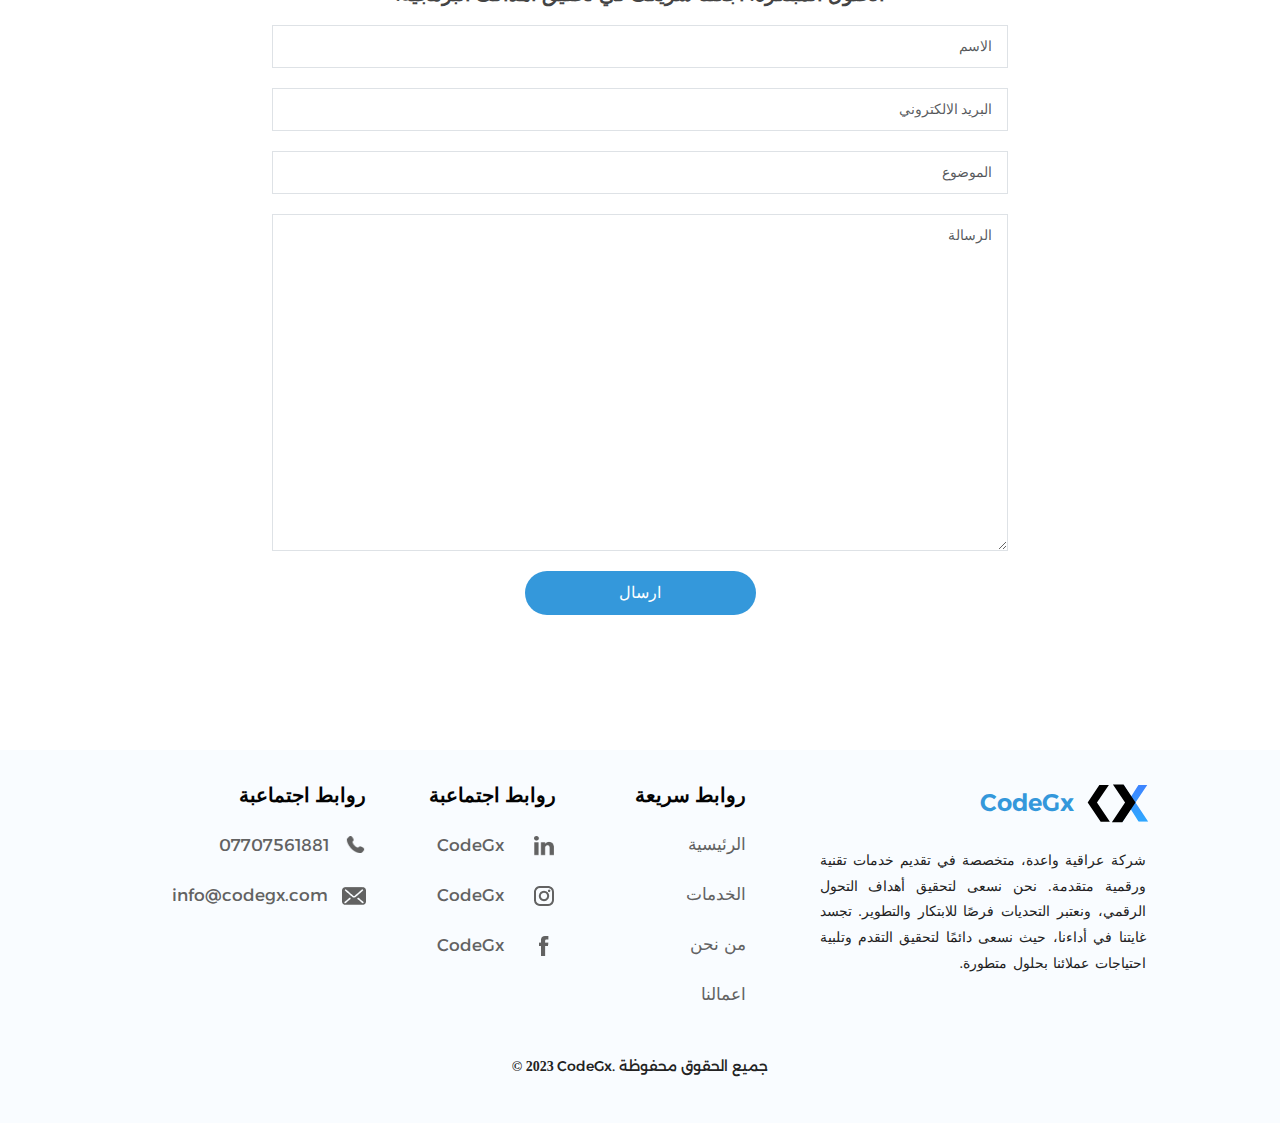
==== commit 8117bbdc: "Update index.html" ====
--- a/index.html
+++ b/index.html
@@ -22,9 +22,17 @@
   <link href="assets/vendor/glightbox/css/glightbox.min.css" rel="stylesheet">
   <link href="assets/vendor/remixicon/remixicon.css" rel="stylesheet">
   <link href="assets/vendor/swiper/swiper-bundle.min.css" rel="stylesheet">
-
   <link href='https://fonts.googleapis.com/css?family=Tajawal' rel='stylesheet'>
-  <link href="./assets/Noor/Noor.ttf" rel="ttf">
+
+
+  
+
+ <link href="./assets/noor/Noor.ttf" rel="ttf"> 
+
+
+  
+
+  
   <link href='https://fonts.googleapis.com/css?family=Alexandria' rel='stylesheet'>
 
   <!-- Template Main CSS File -->
--- a/assets/css/style.css
+++ b/assets/css/style.css
@@ -1,13 +1,11 @@
 
 @font-face {
   font-family: Noor;
-  src: url("/assets/Noor/Noor.ttf");
-}
-
+  src: url("/assets/Noor/noor.ttf");
+}
 
 /*--------------------------------------------------------------
 # General
-
 --------------------------------------------------------------*/
 body {
   font-family: "Noor";
@@ -458,7 +456,7 @@
 
 @media (max-width: 991px) {
   #hero {
-    height: 140vh;
+    height: fit-content;
   }
 
   #hero .animated {
@@ -520,7 +518,7 @@
   }
   .myMainFont{
 
-    margin-top: 460px;
+    margin-top: 260px;
 
   }
 
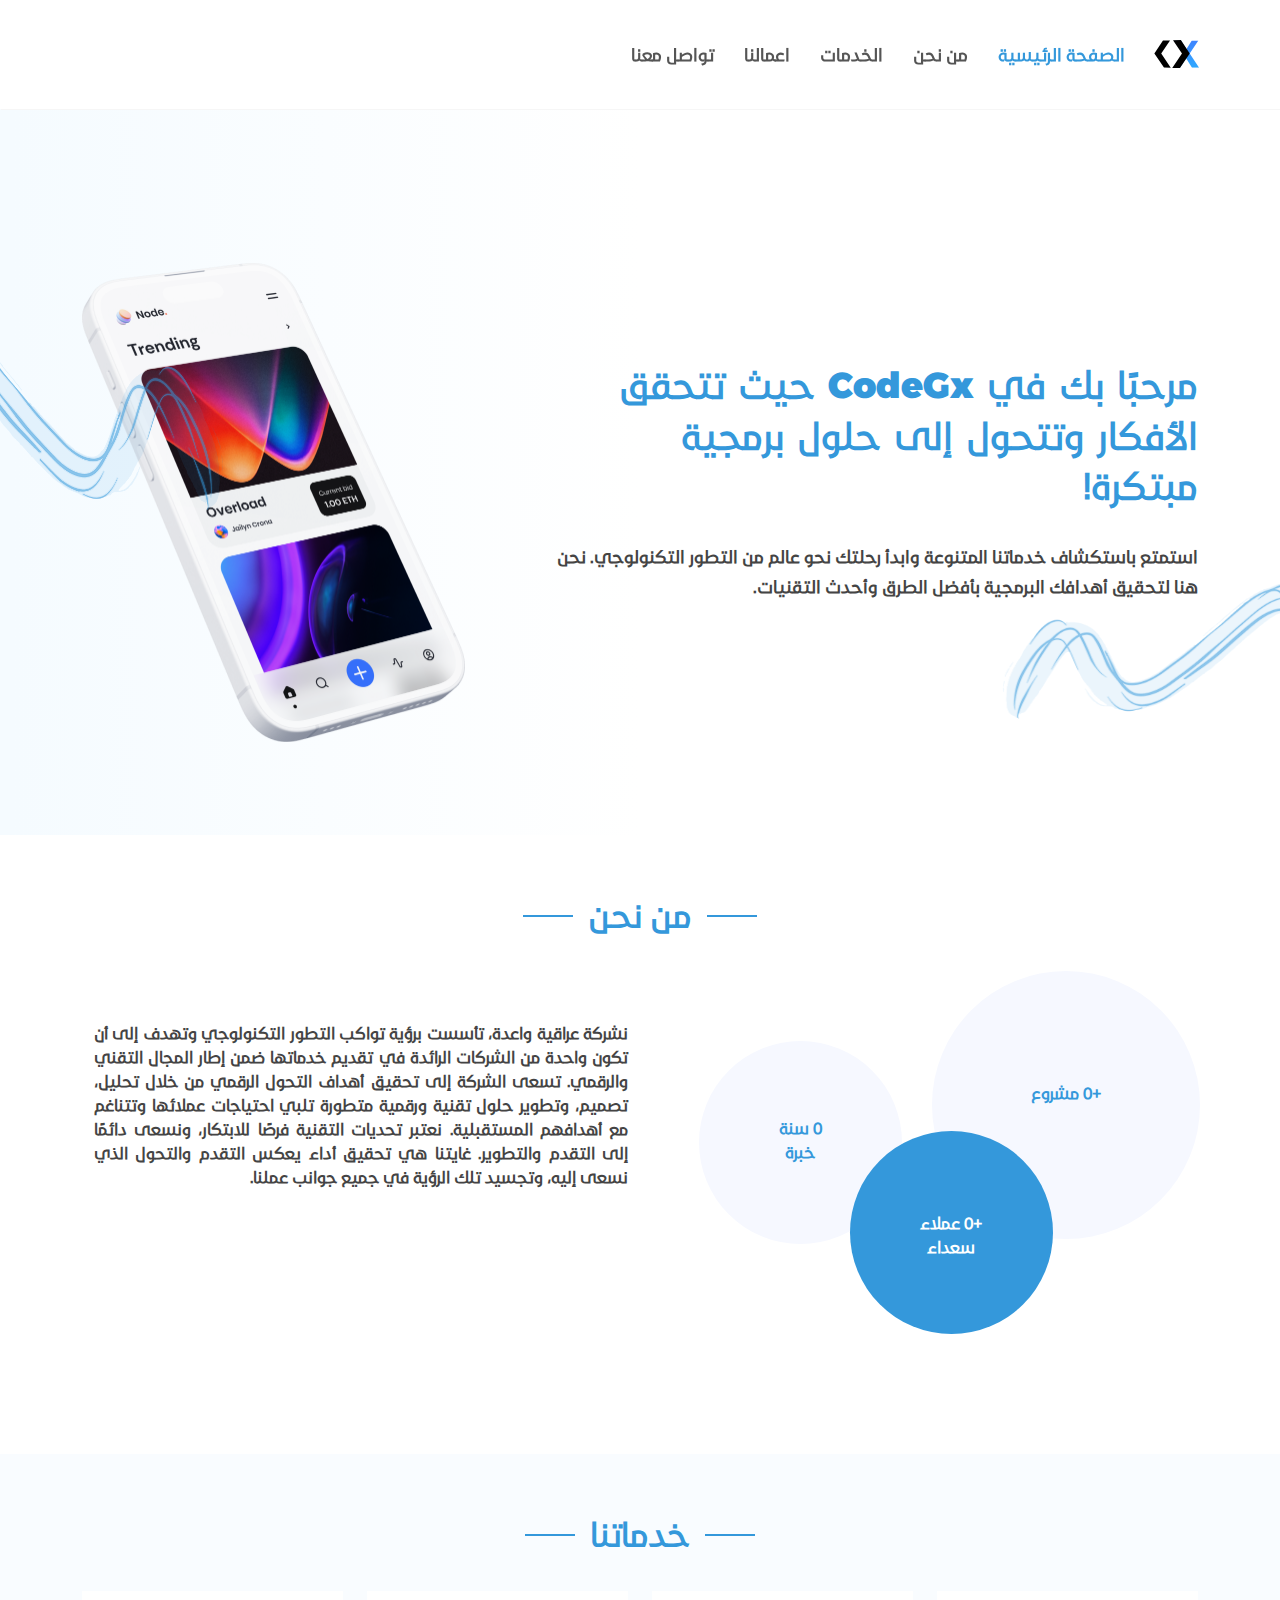
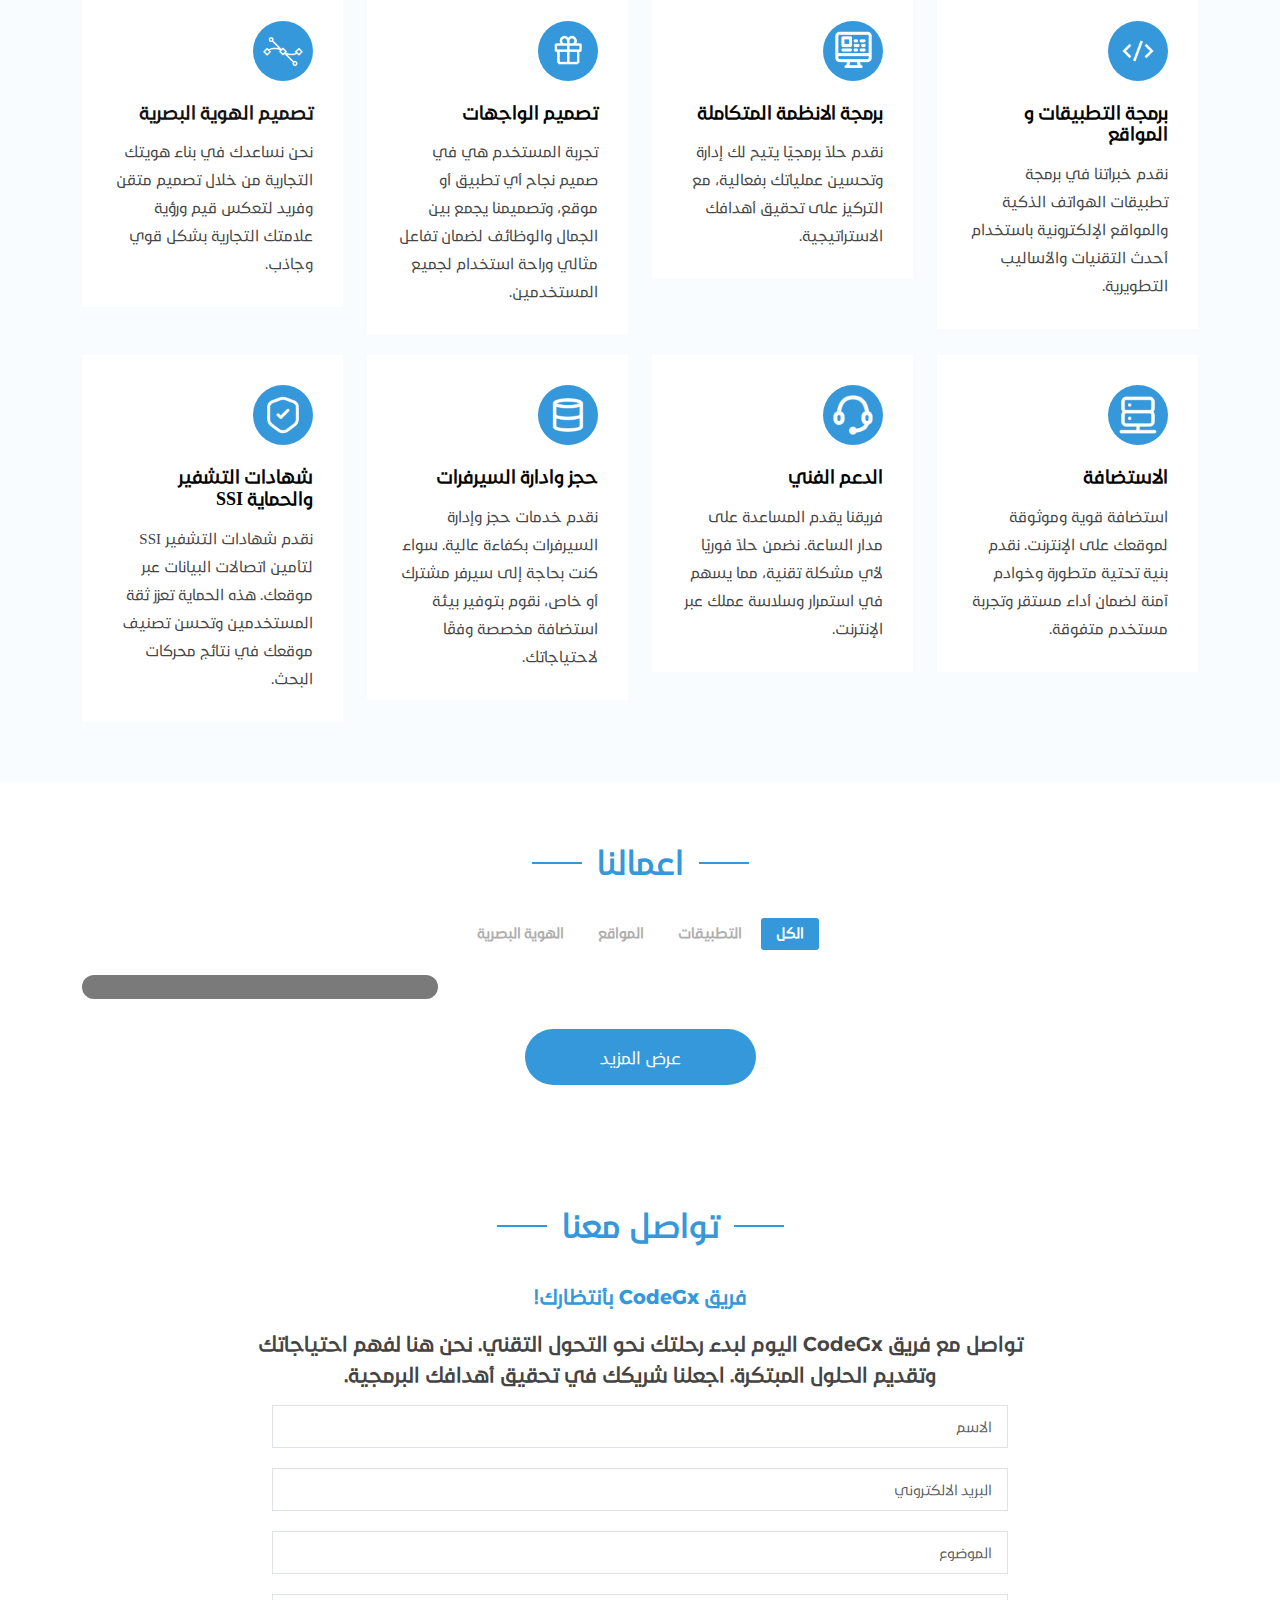
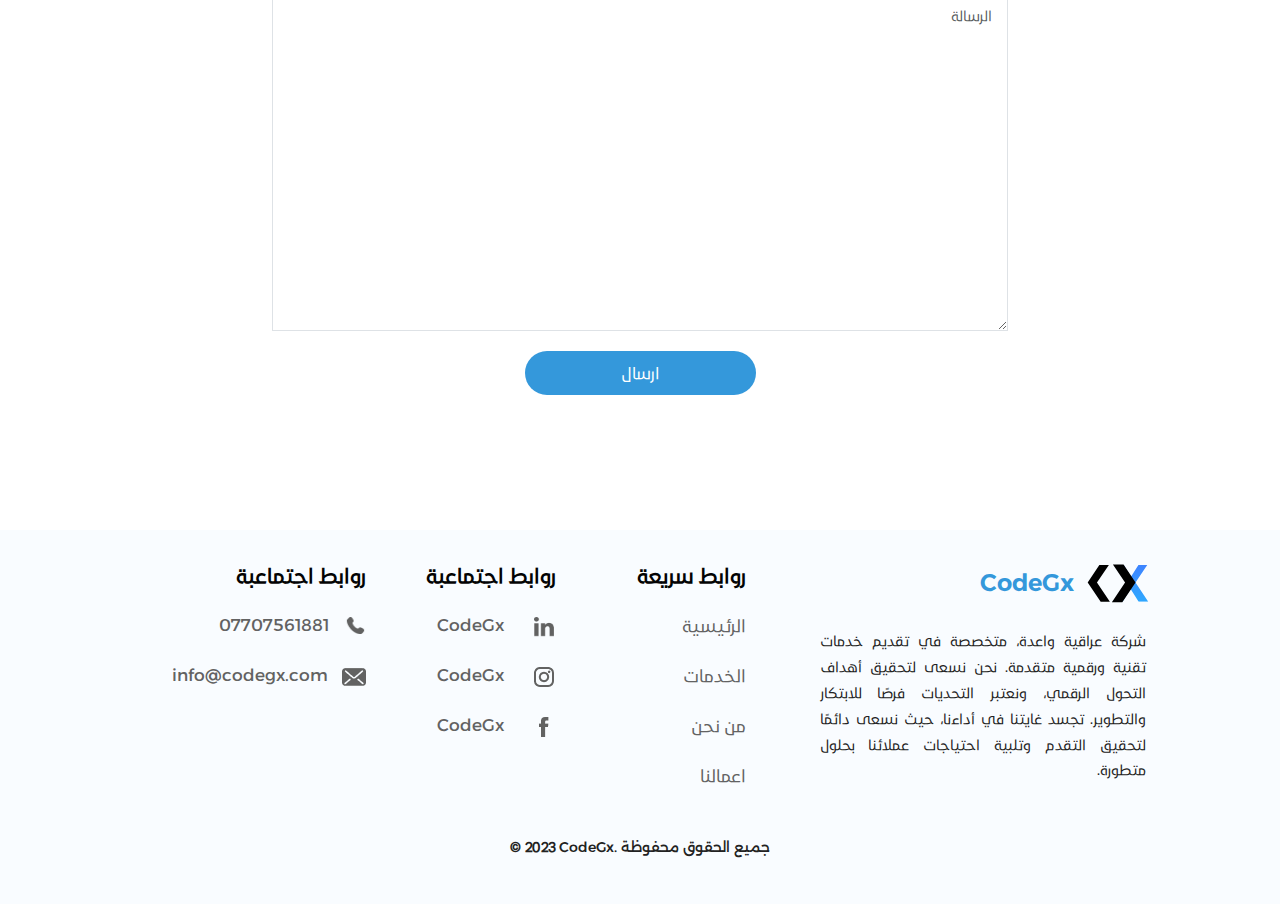
==== commit 548f56ef: "Update index.html" ====
--- a/index.html
+++ b/index.html
@@ -22,17 +22,9 @@
   <link href="assets/vendor/glightbox/css/glightbox.min.css" rel="stylesheet">
   <link href="assets/vendor/remixicon/remixicon.css" rel="stylesheet">
   <link href="assets/vendor/swiper/swiper-bundle.min.css" rel="stylesheet">
+
   <link href='https://fonts.googleapis.com/css?family=Tajawal' rel='stylesheet'>
-
-
-  
-
- <link href="./assets/noor/Noor.ttf" rel="ttf"> 
-
-
-  
-
-  
+  <link href="./assets/noor/noor.ttf" rel="ttf">
   <link href='https://fonts.googleapis.com/css?family=Alexandria' rel='stylesheet'>
 
   <!-- Template Main CSS File -->
@@ -45,11 +37,9 @@
   <!-- ======= Header ======= -->
   <header id="header" class="fixed-top d-flex " style="background-color: white ; box-shadow: 1px 1px #f6f6f6; z-index: 423423423;">
     <div class="container d-flex  " style=" justify-content: end; ">
-
       <nav id="navbar" class="navbar">
         <ul>
-          
-          
+                 
           <!-- <li class="dropdown getstarted" style="height: 40px; width: 70px; "><a href="#">
             <span style="color: white; margin-left: -40px; margin-top: -10px;">Eng</span> <i class="bi bi-chevron-down" style="color: white;"></i></a>
             <ul style="margin-left: -35px; width: 85px;">
@@ -76,7 +66,6 @@
       <i class="bi bi-list mobile-nav-toggle"></i>
       </nav><!-- .navbar -->
 
-
     </div>
   </header><!-- End Header -->
 
@@ -111,23 +100,19 @@
           <h2 style="color: #3498DB;">من نحن</h2>
         </div>
 
-
       </div>
     
-
     <!-- ======= Counts Section ======= -->
     <section id="counts" class="counts">
       <div class="container " >
 
-        <div class="row" style="display: flex; margin: 0 auto; justify-content: center;">
-         
-
-          <div class="col-md-0 col-lg-7 d-flex align-items-stretch mb-5 mb-lg-0" style="margin-top: 50px;">
-            <p style="direction: rtl; font-family: Noor; text-align: justify;">
-              نشركة عراقية واعدة، تأسست برؤية تواكب التطور التكنولوجي وتهدف إلى أن تكون واحدة من الشركات الرائدة في تقديم خدماتها ضمن إطار المجال التقني والرقمي. تسعى الشركة إلى تحقيق أهداف التحول الرقمي من خلال تحليل، تصميم، وتطوير حلول تقنية ورقمية متطورة تلبي احتياجات عملائها وتتناغم مع أهدافهم المستقبلية. نعتبر تحديات التقنية فرصًا للابتكار، ونسعى دائمًا إلى التقدم والتطوير. غايتنا هي تحقيق أداء يعكس التقدم والتحول الذي نسعى إليه، وتجسيد تلك الرؤية في جميع جوانب عملنا.                   
-            </p>
-        </div>
-
+        <div class="row" style="display: flex; margin: 0 auto; justify-content: center;">        
+
+        <div class="col-md-0 col-lg-6 d-flex align-items-stretch mb-5 mb-lg-0" style="margin-top: 50px;">
+          <p style="direction: rtl; font-family: Noor; text-align: justify;">
+            نشركة عراقية واعدة، تأسست برؤية تواكب التطور التكنولوجي وتهدف إلى أن تكون واحدة من الشركات الرائدة في تقديم خدماتها ضمن إطار المجال التقني والرقمي. تسعى الشركة إلى تحقيق أهداف التحول الرقمي من خلال تحليل، تصميم، وتطوير حلول تقنية ورقمية متطورة تلبي احتياجات عملائها وتتناغم مع أهدافهم المستقبلية. نعتبر تحديات التقنية فرصًا للابتكار، ونسعى دائمًا إلى التقدم والتطوير. غايتنا هي تحقيق أداء يعكس التقدم والتحول الذي نسعى إليه، وتجسيد تلك الرؤية في جميع جوانب عملنا.                   
+          </p>
+        </div>
 
         <div class="col-md-4 col-lg-5 d-flex align-items-stretch mb-8 mb-lg-0 myCircles" style="margin: 0 auto; ">
           <div style="display: flex; justify-content: space-around;"> 
@@ -144,6 +129,7 @@
             <div class="thirdCircle" style="direction: rtl; display: flex; justify-content: center;"> 
               <p class="thirdFont">+<span data-purecounter-start="0" data-purecounter-end="200" data-purecounter-duration="1" class="purecounter"></span> عملاء سعداء </p>
             </div>
+
           </div>
         </div>
 
@@ -221,7 +207,7 @@
           <div class="col-md-6 col-lg-3 d-flex align-items-stretch mb-5 mb-lg-0" style="display: flex; justify-content: center;">
             <div class="myBox" >
               <div class="align-content-lg-end" style="display: flex;">
-                <div class="icon  myImageIcon" style="margin-right: 0;"><img class="myImageIcon" style="width: 40px; height: 40px;" src="./assets/img/server-management.png" /></div>
+                <div class="icon  myImageIcon" style="margin-right: 0;"><img style="width: 40px; height: 40px;" src="./assets/img/server-management.png" /></div>
               </div>
               <h4 class="title" style="direction: rtl;"> حجز وادارة السيرفرات</h4>
               <p class="description" style="direction: rtl; font-weight: 400">نقدم خدمات حجز وإدارة السيرفرات بكفاءة عالية. سواء كنت بحاجة إلى سيرفر مشترك أو خاص، نقوم بتوفير بيئة استضافة مخصصة وفقًا لاحتياجاتك.</p>
@@ -271,42 +257,46 @@
               <li data-filter=".filter-web">المواقع</li>
               <li data-filter=".filter-card">التطبيقات</li>
               <li data-filter="*" class="filter-active">الكل</li>
-
+              
+             
+             
             </ul>
           </div>
         </div>
 
         <div class="row portfolio-container">
 
+          <div class="col-lg-4 col-md-6 portfolio-item filter-card ">
+     
+            <div class="myCard-1 portfolio-wrap" style="border-radius: 16px;" >
+              <img src="assets/img/portfolio/live-world.png" class="img-fluid" alt="">
+              <div class="portfolio-info" style="display: flex; justify-content: center; ;">
+                <img style="margin: 0 auto; width: 37px; height: 37px;" src="./assets/img/eye.png" />
+ 
+              </div>
+            </div>
+
+          </div>
+
+          <!-- <div class="col-lg-4 col-md-6 portfolio-item filter-web">
+            <div class="portfolio-wrap" style="border-radius: 16px;">
+              <img src="assets/img/portfolio/portfolio-2.jpg" class="img-fluid" alt="">
+              <div class="portfolio-info" style="display: flex; justify-content: center; ;">
+                <img style="margin: 0 auto; width: 37px; height: 37px;" src="./assets/img/eye.png" />
+ 
+              </div>
+            </div>
+          </div>
+
           <div class="col-lg-4 col-md-6 portfolio-item filter-app">
             <div class="portfolio-wrap" style="border-radius: 16px;">
-              <img src="assets/img/portfolio/portfolio-1.jpg" class="img-fluid" alt="">
-              <div class="portfolio-info" style="display: flex; justify-content: center; ;">
-                <img style="margin: 0 auto; width: 37px; height: 37px;" src="./assets/img/eye.png" />
- 
-              </div>
-            </div>
-          </div>
-
-          <div class="col-lg-4 col-md-6 portfolio-item filter-web">
-            <div class="portfolio-wrap" style="border-radius: 16px;">
-              <img src="assets/img/portfolio/portfolio-2.jpg" class="img-fluid" alt="">
-              <div class="portfolio-info" style="display: flex; justify-content: center; ;">
-                <img style="margin: 0 auto; width: 37px; height: 37px;" src="./assets/img/eye.png" />
- 
-              </div>
-            </div>
-          </div>
-
-          <div class="col-lg-4 col-md-6 portfolio-item filter-app">
-            <div class="portfolio-wrap" style="border-radius: 16px;">
               <img src="assets/img/portfolio/portfolio-3.jpg" class="img-fluid" alt="">
               <div class="portfolio-info" style="display: flex; justify-content: center; ;">
                 <img style="margin: 0 auto; width: 37px; height: 37px;" src="./assets/img/eye.png" />
  
               </div>
             </div>
-          </div>
+          </div> -->
 
           <!-- <div class="col-lg-4 col-md-6 portfolio-item filter-card">
             <div class="portfolio-wrap" style="border-radius: 16px;">
@@ -382,7 +372,6 @@
 
         <div class="section-title">
           <h2 style="color: #3498DB;">تواصل معنا</h2>
-
 
         </div>
 
@@ -444,8 +433,7 @@
             <ul style="display: grid;"> 
               <a class="items" style="font-family: 'Alexandria';">07707561881<img src="./assets/img/phone.png" style="width: 23px; height: 24px; margin-left: 14px;"  /></a>
               <a class="items" style="font-family: 'Alexandria';"> info@codegx.com<img src="./assets/img/email.png" style="width: 24px; height: 24px; margin-left: 14px;"  /></a>
-             
-              
+           
             </ul>
           
          
@@ -453,15 +441,13 @@
 
         <div class="col-lg-2 text-lg-left ">
           <p style="text-align: end; font-weight: 700; font-size: 20px; color: #030303; margin-bottom: 10px;"> روابط اجتماعبة </p>
-
-           
+         
             <ul style="display: grid;"> 
               <a class="items" style="font-family: 'Alexandria';">CodeGx<img src="./assets/img/linkedin.png" style="width: 24px; height: 24px; margin-left: 28px;"  /></a>
               <a class="items" style="font-family: 'Alexandria';">CodeGx<img src="./assets/img/instagram.png" style="width: 24px; height: 24px; margin-left: 28px;"  /></a>
               <a class="items" style="font-family: 'Alexandria';">CodeGx<img src="./assets/img/facebook.png" style="width: 24px; height: 24px; margin-left: 28px;"  /></a>
-     
-            </ul>
-          
+               
+            </ul>       
          
         </div>
 
@@ -474,12 +460,9 @@
               <a class="items" style=" font-weight: 400;"  href="#services">الخدمات</a>
               <a class="items" style=" font-weight: 400;"  href="#about">من نحن</a>
               <a class="items" style=" font-weight: 400;"  href="#portfolio">اعمالنا</a>
-             
-             
-              
+            
             </ul>
-          
-         
+                  
         </div>
 
         <div class="col-lg-4" style="margin-left: 50px; margin-top: -20px;">
--- a/assets/css/style.css
+++ b/assets/css/style.css
@@ -1,7 +1,7 @@
 
 @font-face {
   font-family: Noor;
-  src: url("/assets/Noor/noor.ttf");
+  src: url("/assets/noor/Noor.ttf");
 }
 
 /*--------------------------------------------------------------
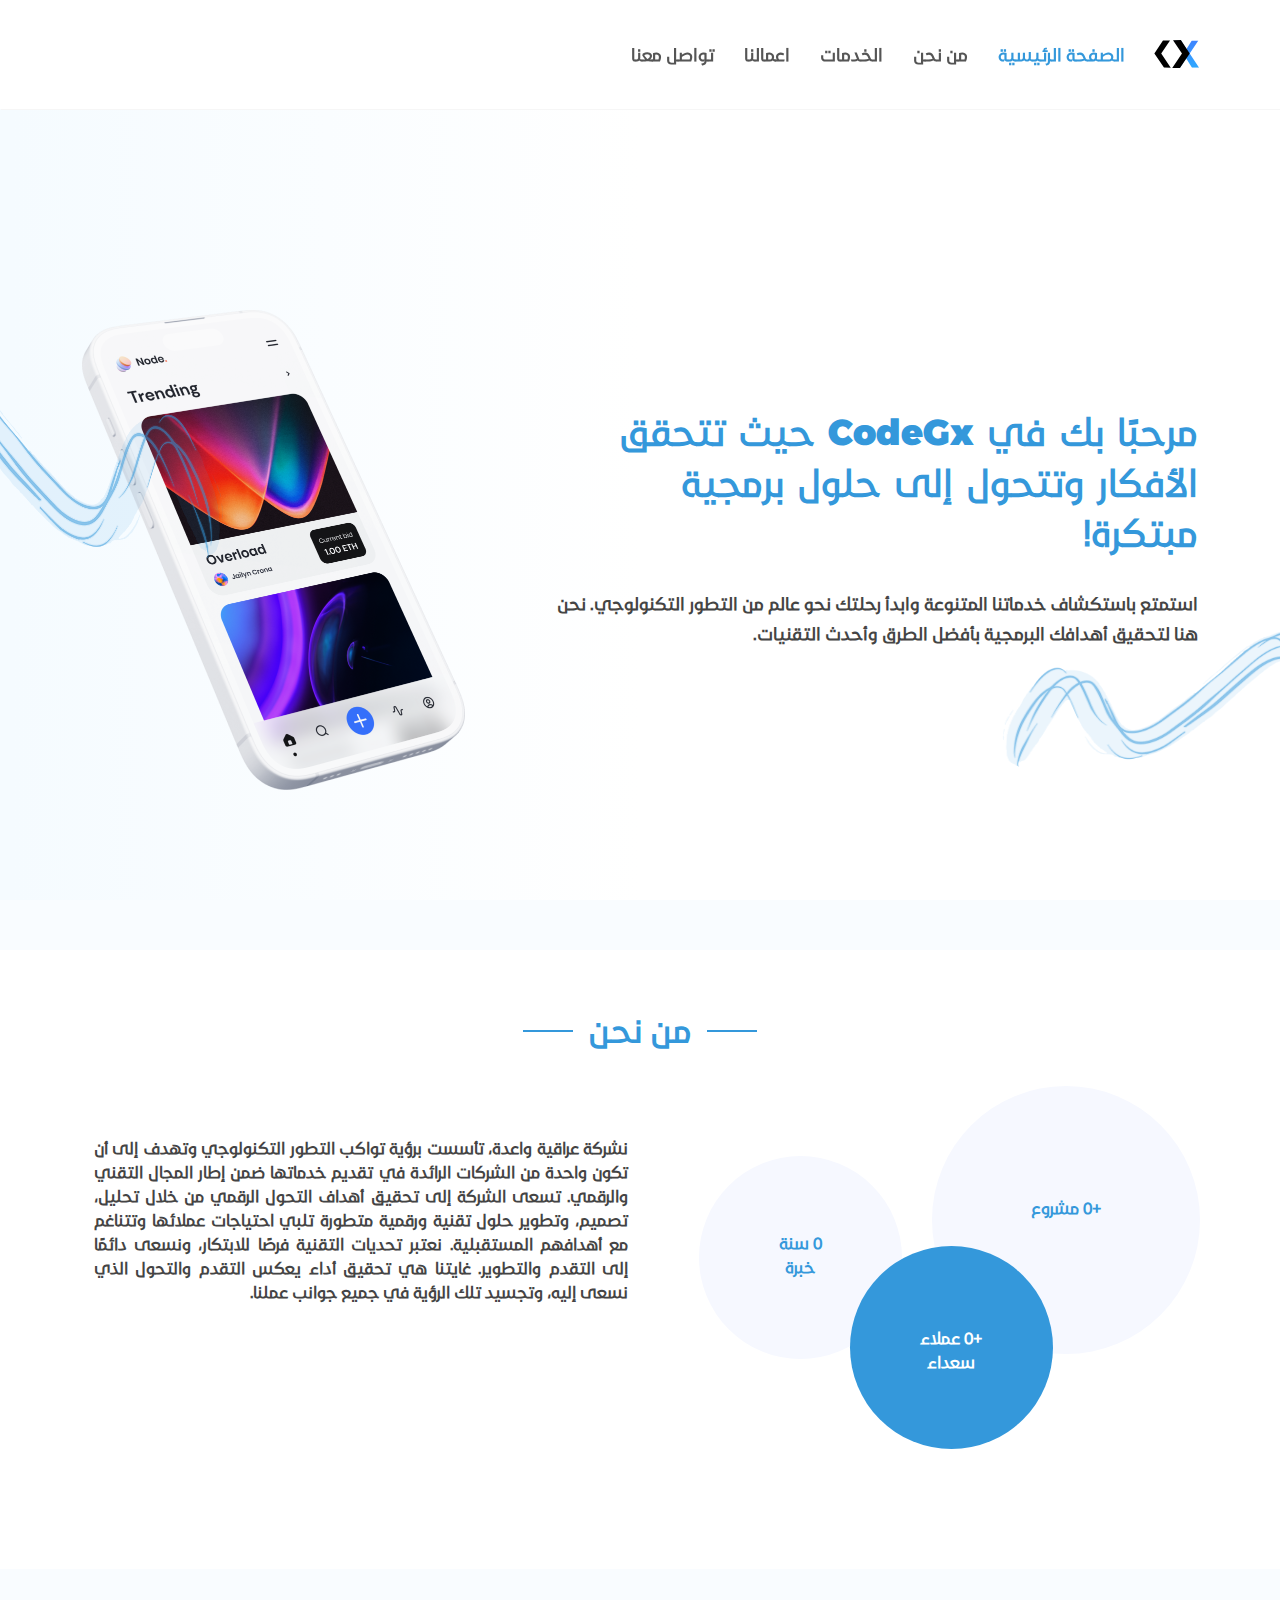
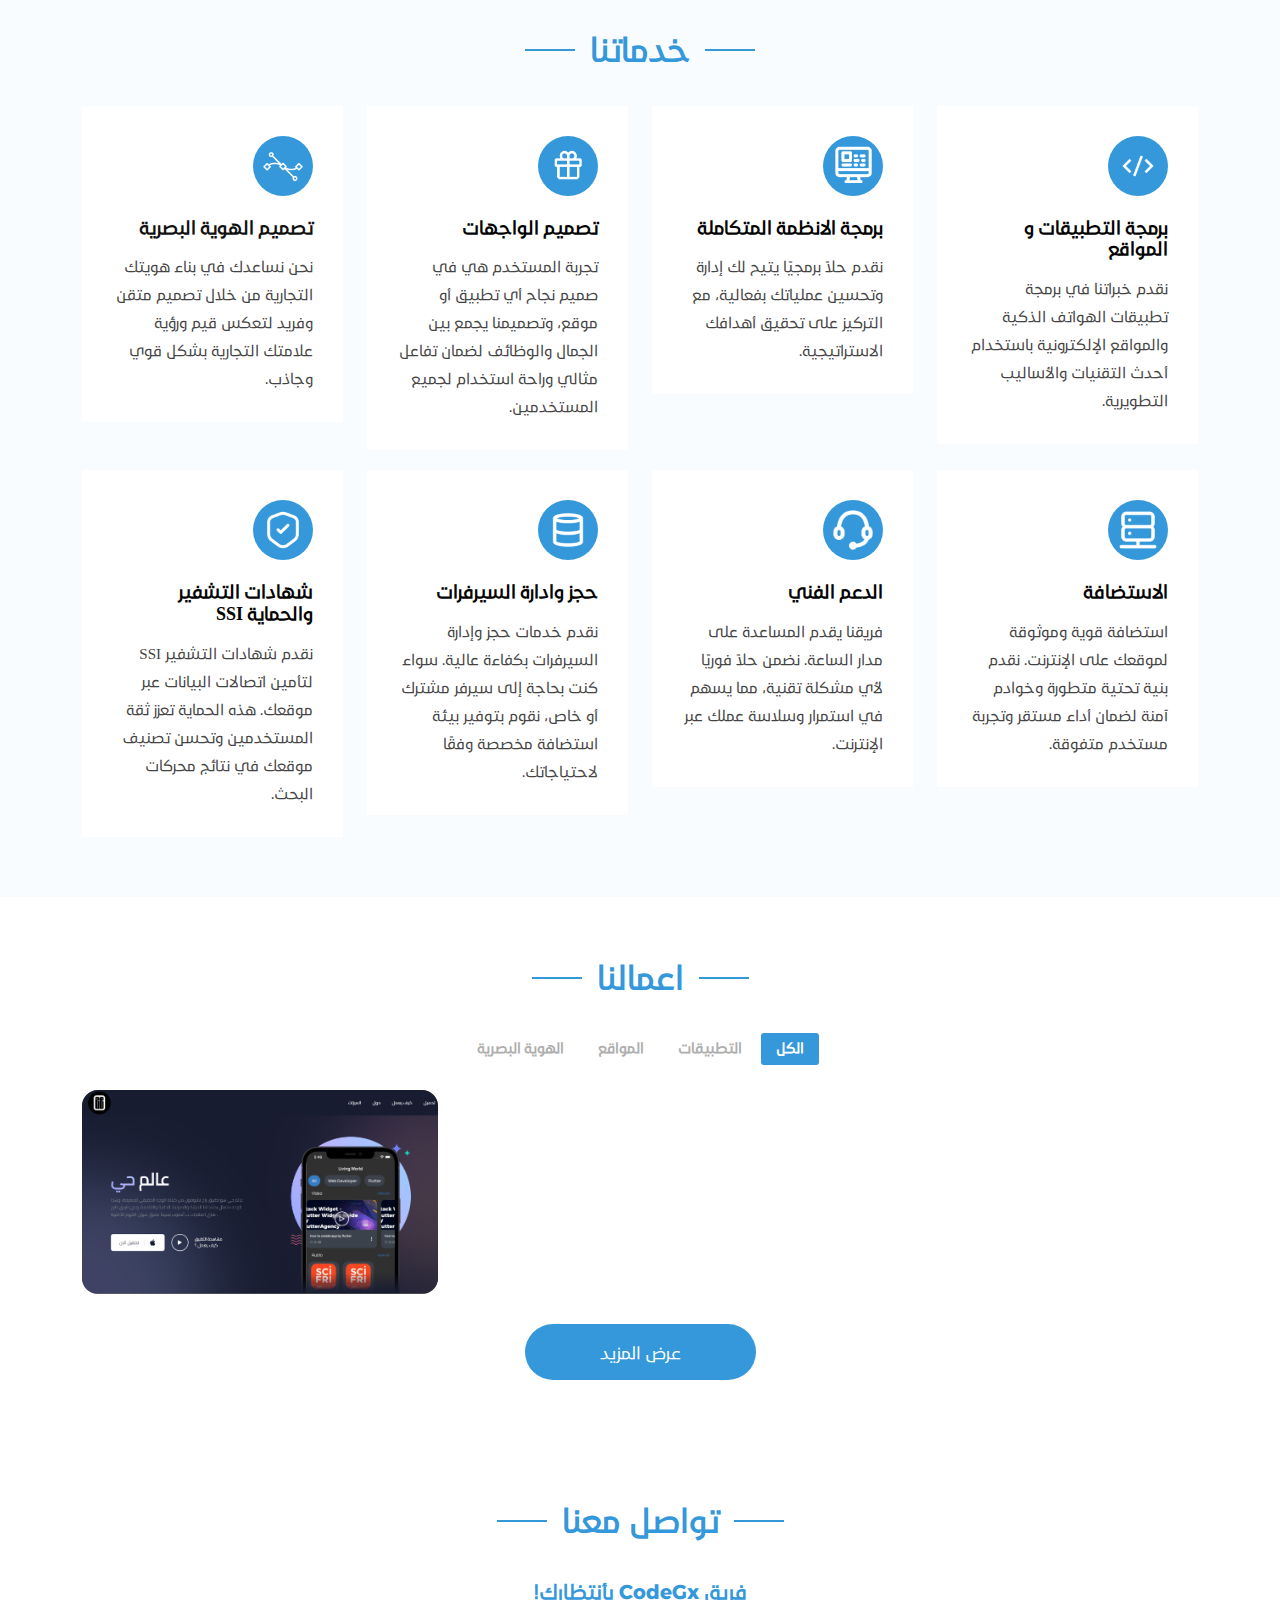
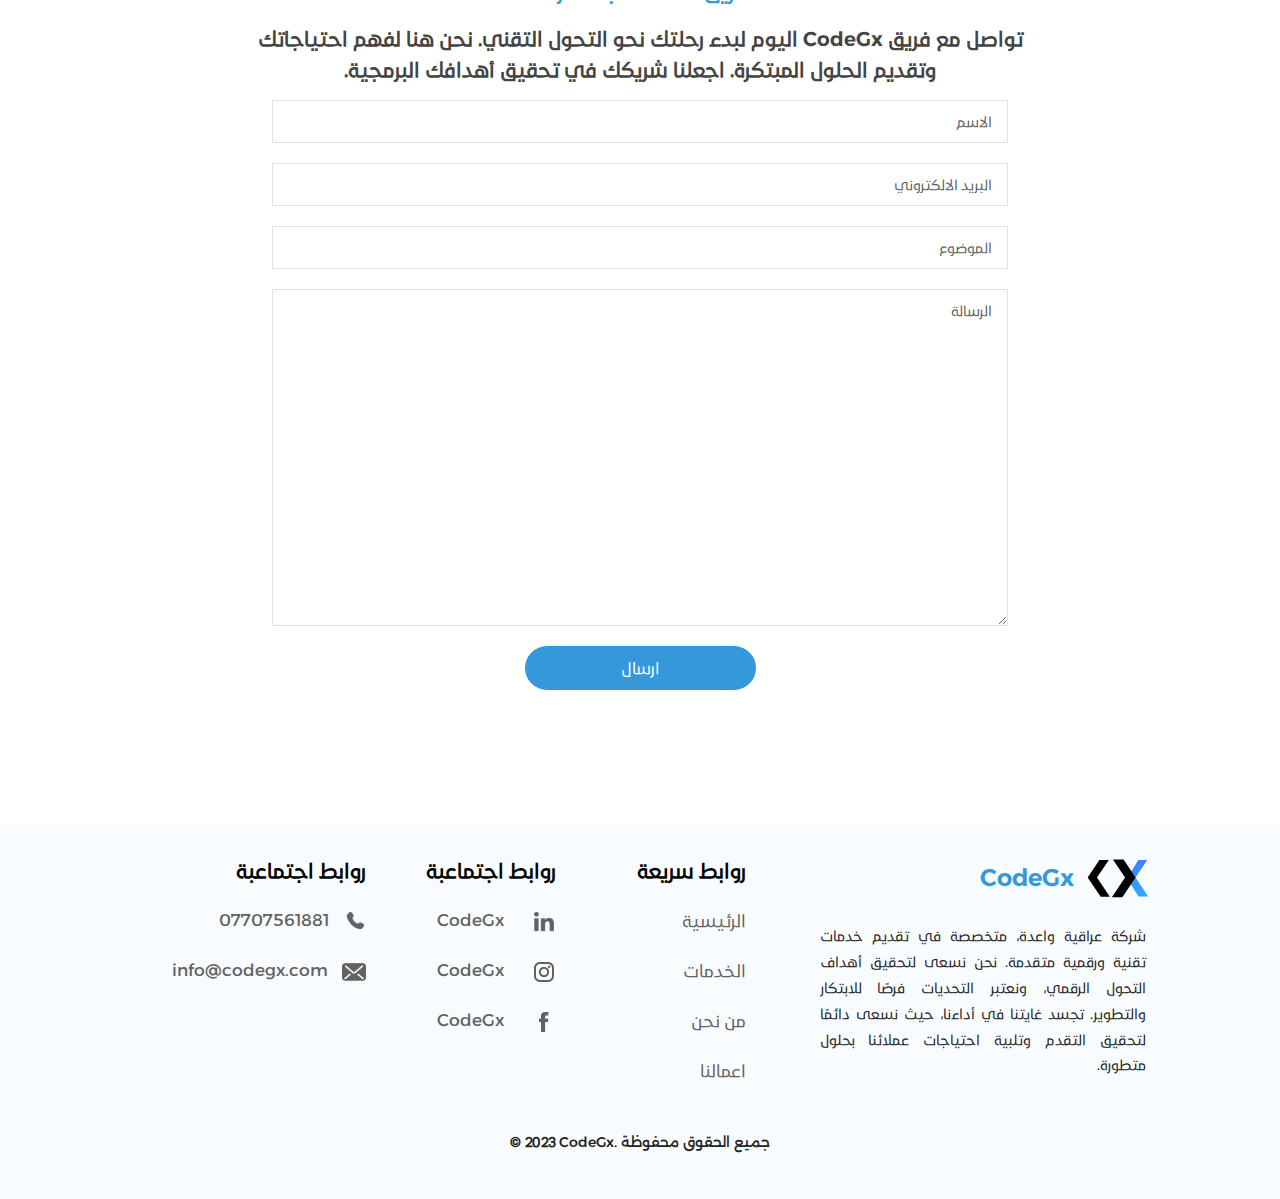
==== commit 66cd046a: "Update index.html" ====
--- a/index.html
+++ b/index.html
@@ -253,9 +253,9 @@
           <div class="col-lg-12 d-flex justify-content-center">
             <ul id="portfolio-flters">
 
-              <li data-filter=".filter-app">الهوية البصرية</li>
+              <li data-filter=".filter-card">الهوية البصرية</li>
               <li data-filter=".filter-web">المواقع</li>
-              <li data-filter=".filter-card">التطبيقات</li>
+              <li data-filter=".filter-app">التطبيقات</li>
               <li data-filter="*" class="filter-active">الكل</li>
               
              
@@ -266,7 +266,7 @@
 
         <div class="row portfolio-container">
 
-          <div class="col-lg-4 col-md-6 portfolio-item filter-card ">
+          <div class="col-lg-4 col-md-6 portfolio-item filter-app ">
      
             <div class="myCard-1 portfolio-wrap" style="border-radius: 16px;" >
               <img src="assets/img/portfolio/live-world.png" class="img-fluid" alt="">
--- a/assets/css/style.css
+++ b/assets/css/style.css
@@ -1,7 +1,7 @@
 
 @font-face {
-  font-family: Noor;
-  src: url("/assets/noor/Noor.ttf");
+  font-family: noor;
+  src: url("/assets/noor/noor.ttf");
 }
 
 /*--------------------------------------------------------------
@@ -34,7 +34,7 @@
 h4,
 h5,
 h6 {
-  font-family: "Noor";
+  font-family: "noor";
   font-weight: 500;
 
  
@@ -361,8 +361,8 @@
 --------------------------------------------------------------*/
 #hero {
   width: 100%;
-  height: 85vh;
-  margin-top: 70px;
+  height: 100vh;
+  margin-top: 50px;
 }
 
 #hero h1 {
@@ -509,7 +509,9 @@
 @media (max-width: 575px) {
 
   #hero {
-    height: 170vh;
+    height: fit-content;
+    margin-top: -350px;
+    margin-bottom: -450px;
   }
 
   #hero .Phone-Image img {
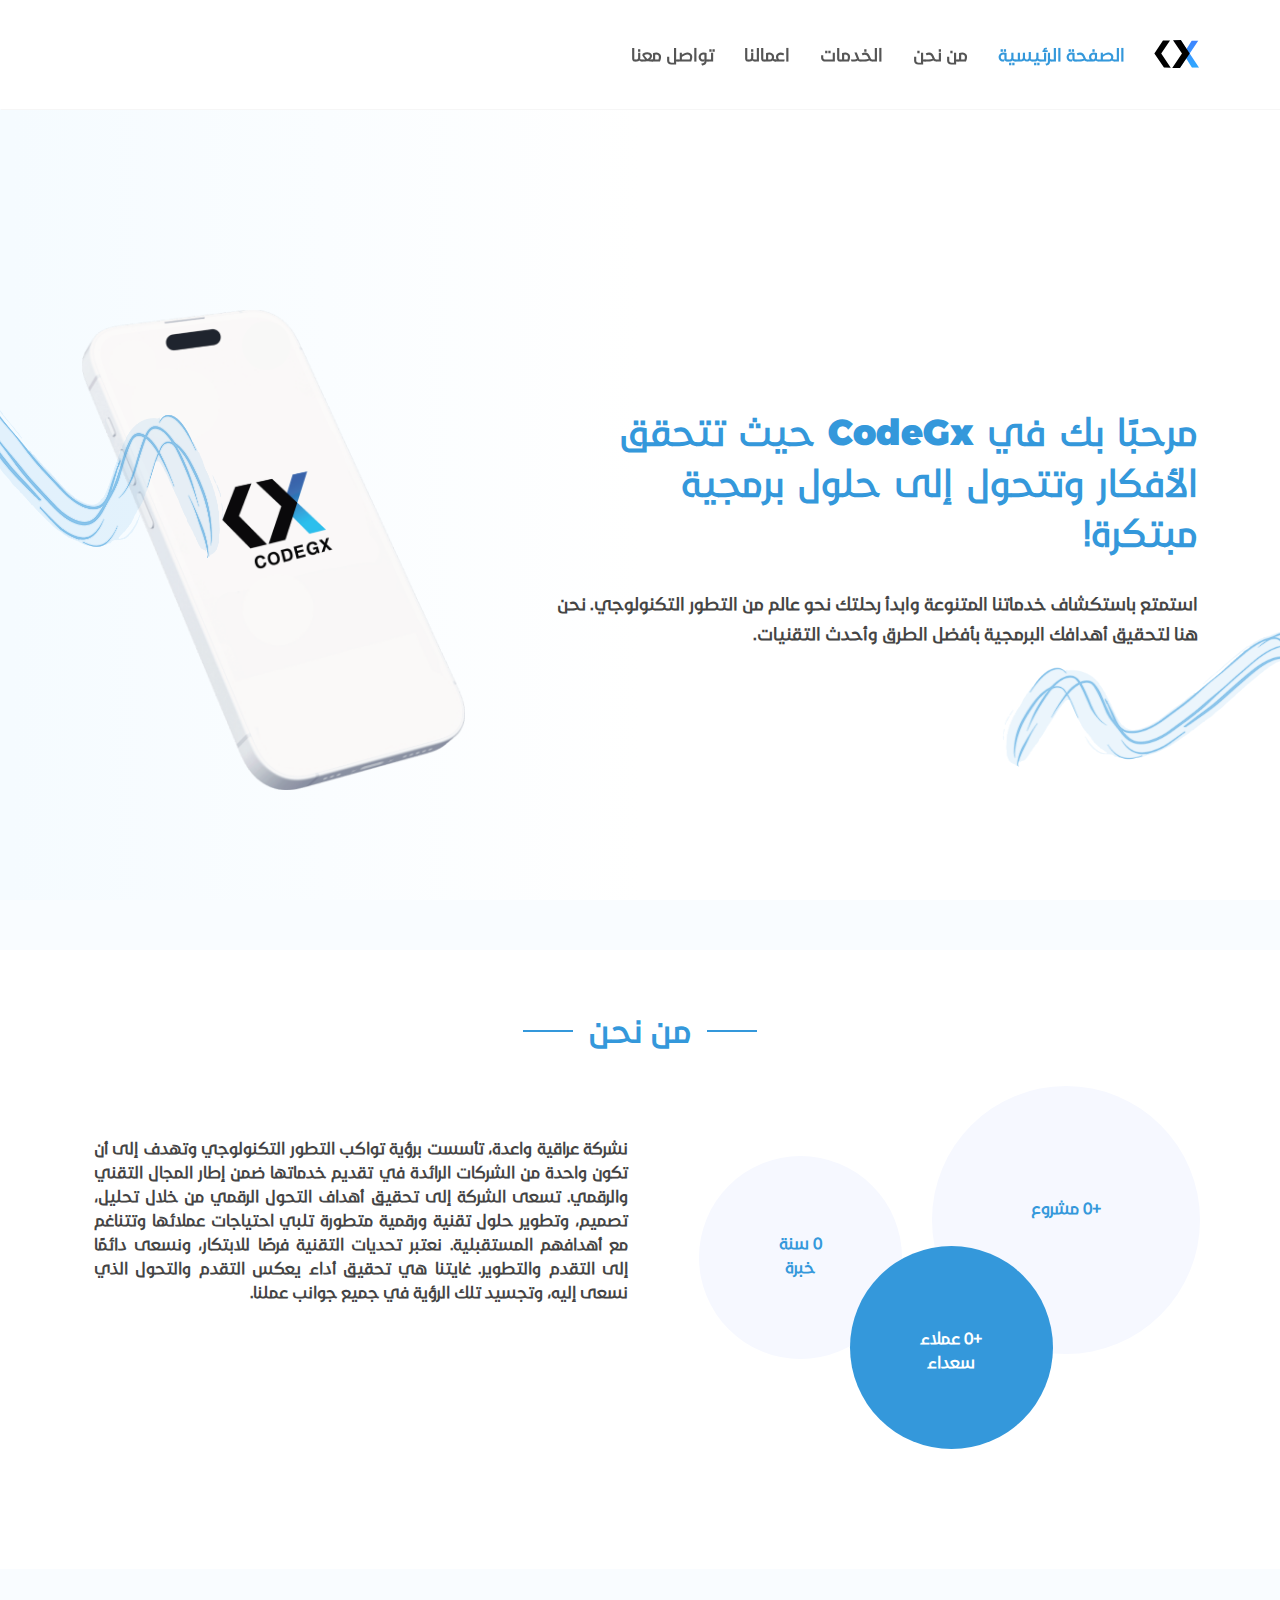
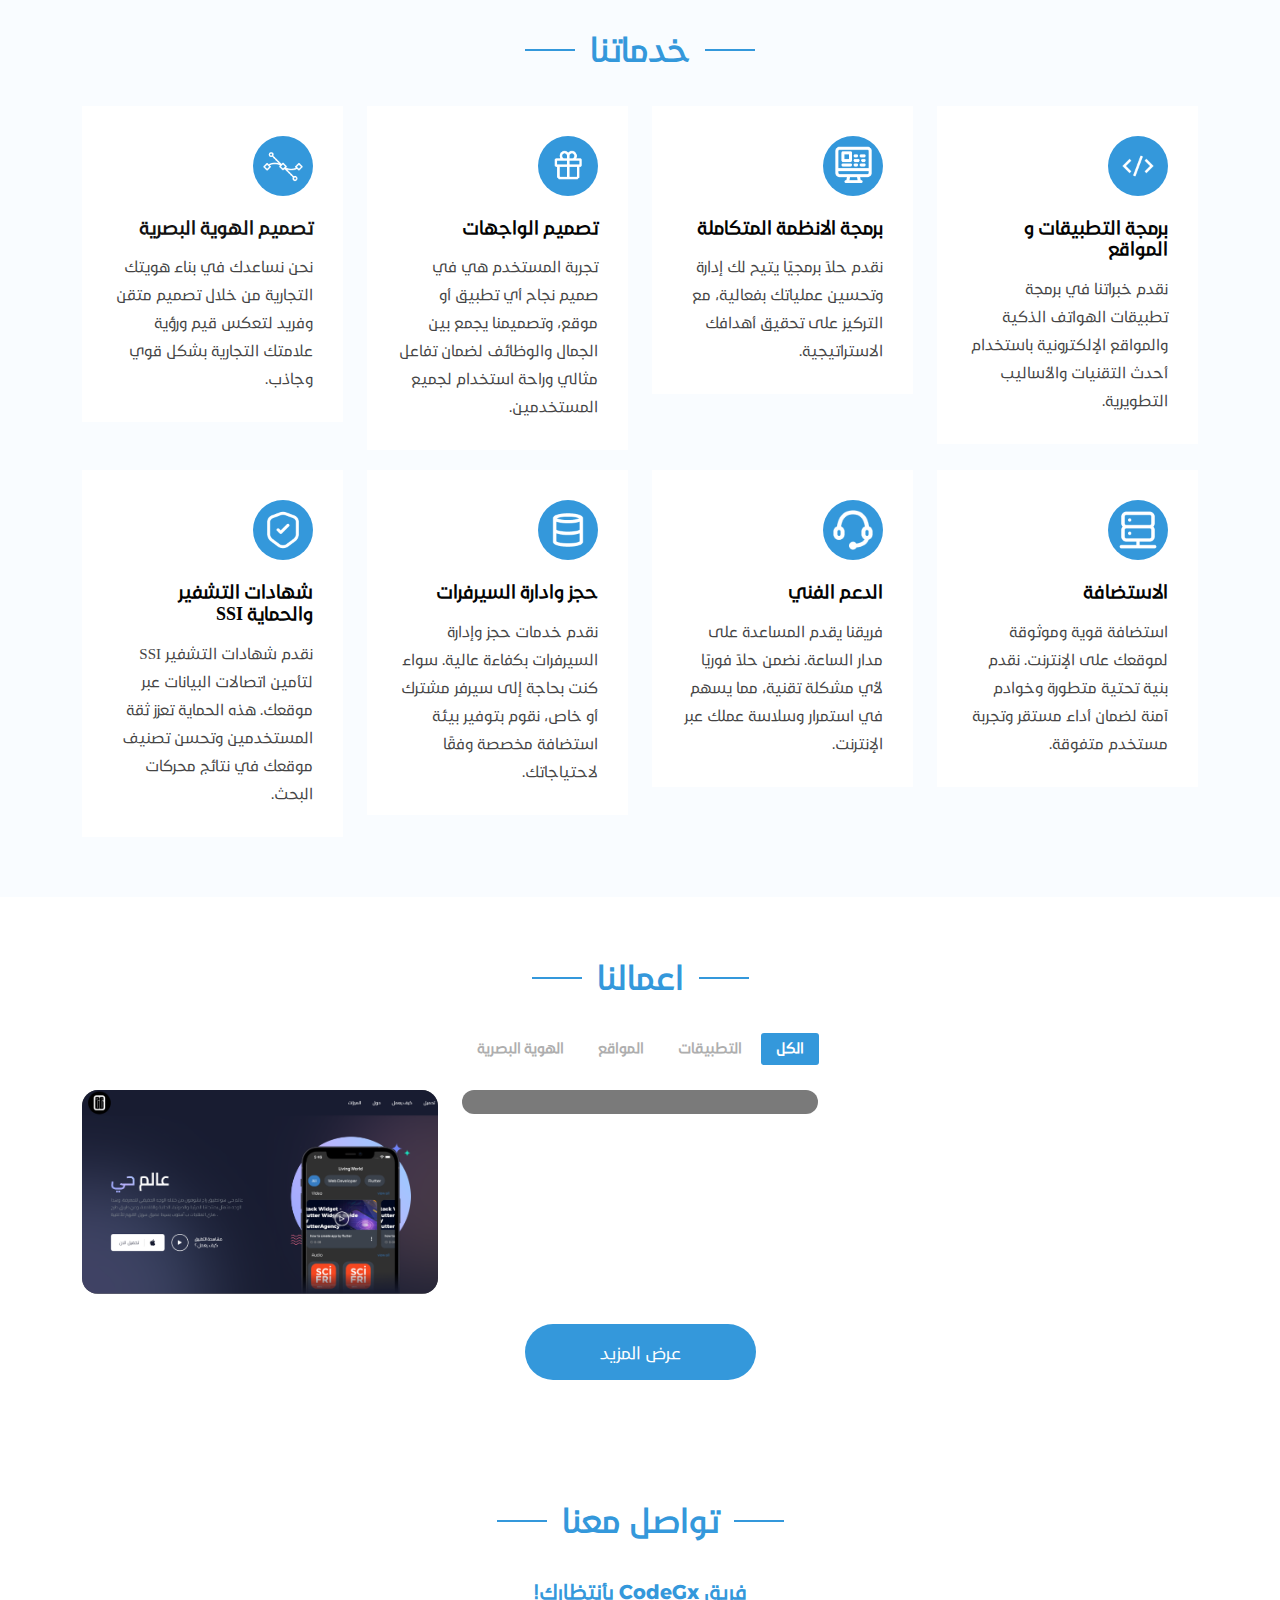
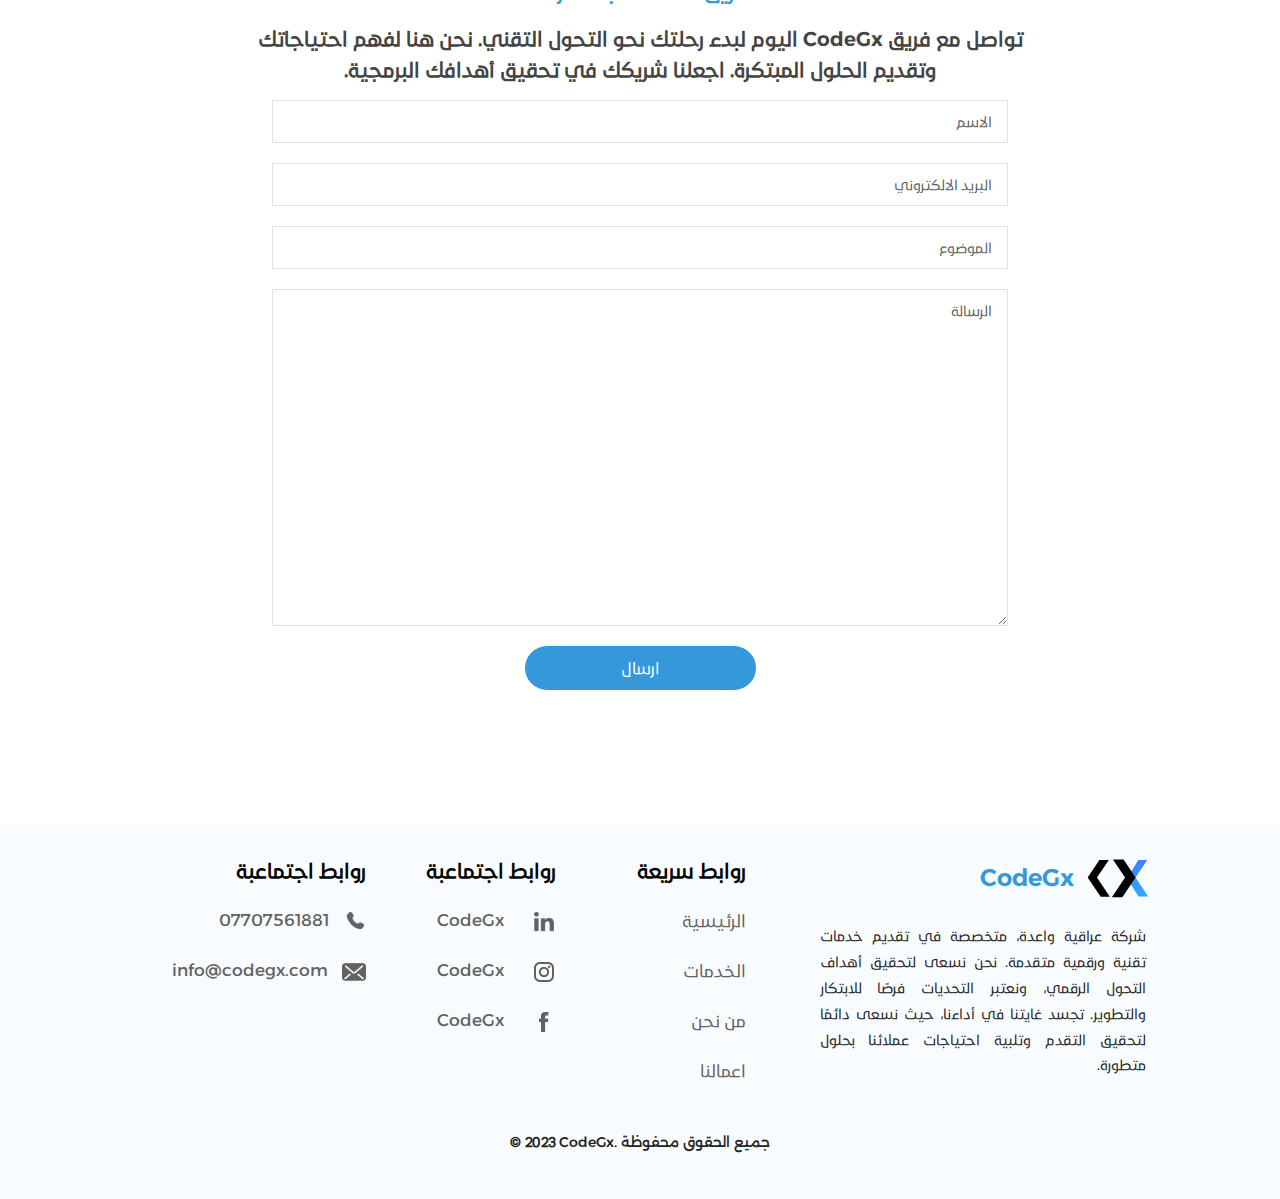
==== commit 9955a1e0: "Update index.html" ====
--- a/index.html
+++ b/index.html
@@ -278,16 +278,20 @@
 
           </div>
 
-          <!-- <div class="col-lg-4 col-md-6 portfolio-item filter-web">
-            <div class="portfolio-wrap" style="border-radius: 16px;">
-              <img src="assets/img/portfolio/portfolio-2.jpg" class="img-fluid" alt="">
-              <div class="portfolio-info" style="display: flex; justify-content: center; ;">
-                <img style="margin: 0 auto; width: 37px; height: 37px;" src="./assets/img/eye.png" />
- 
-              </div>
-            </div>
-          </div>
-
+            <div class="col-lg-4 col-md-6 portfolio-item filter-web ">
+     
+            <div class="myCard-2 portfolio-wrap" style="border-radius: 16px;" >
+              <img src="assets/img/portfolio/iraq-tours.png" class="img-fluid" alt="">
+              <div class="portfolio-info" style="display: flex; justify-content: center; ;">
+                <img style="margin: 0 auto; width: 37px; height: 37px;" src="./assets/img/eye.png" />
+ 
+              </div>
+            </div>
+
+          </div>
+
+
+ <!-- 
           <div class="col-lg-4 col-md-6 portfolio-item filter-app">
             <div class="portfolio-wrap" style="border-radius: 16px;">
               <img src="assets/img/portfolio/portfolio-3.jpg" class="img-fluid" alt="">
--- a/assets/css/style.css
+++ b/assets/css/style.css
@@ -456,7 +456,9 @@
 
 @media (max-width: 991px) {
   #hero {
-    height: fit-content;
+       height: fit-content;
+    margin-top: -50px;
+    margin-bottom: -500px;
   }
 
   #hero .animated {
@@ -486,7 +488,10 @@
 
 @media (max-width: 768px) {
   #hero {
-    margin-top: 20px;
+       height: fit-content;
+    margin-top: -50px;
+    margin-bottom: -550px;
+
 
   }
 
